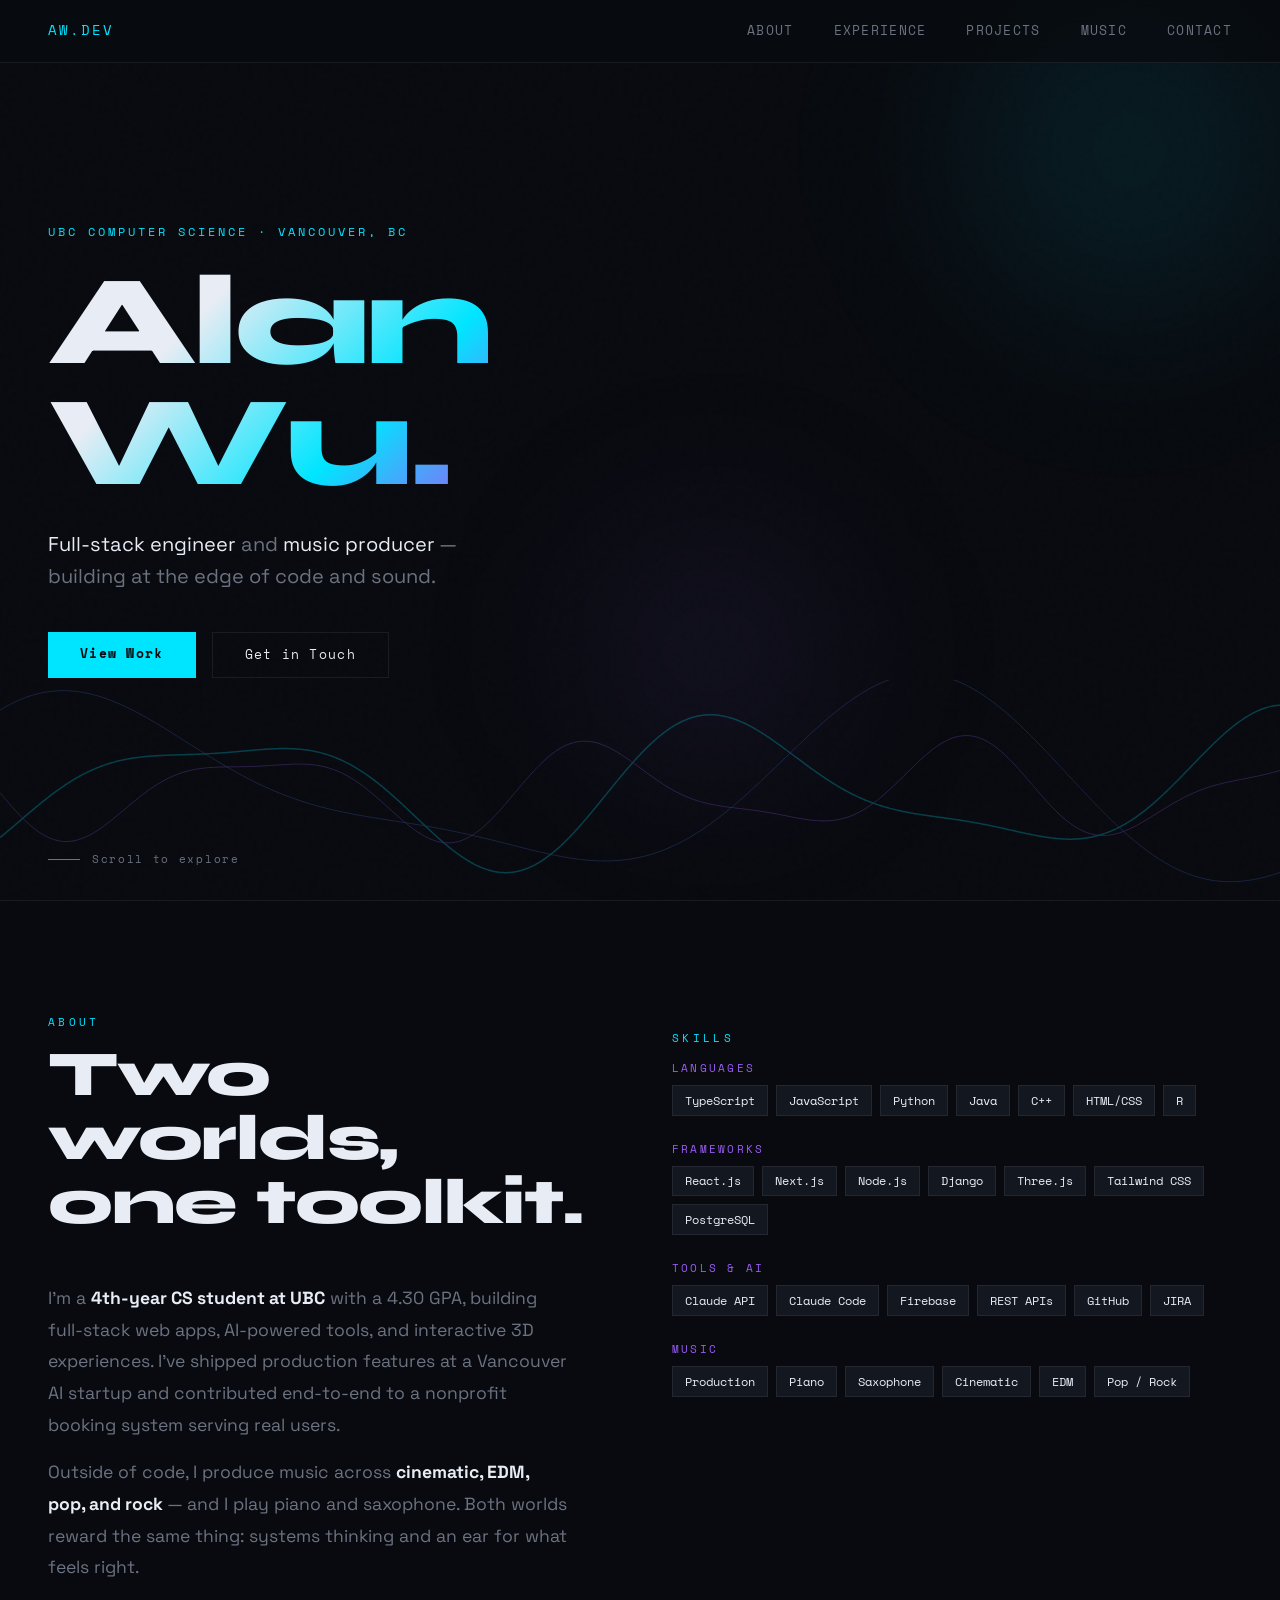
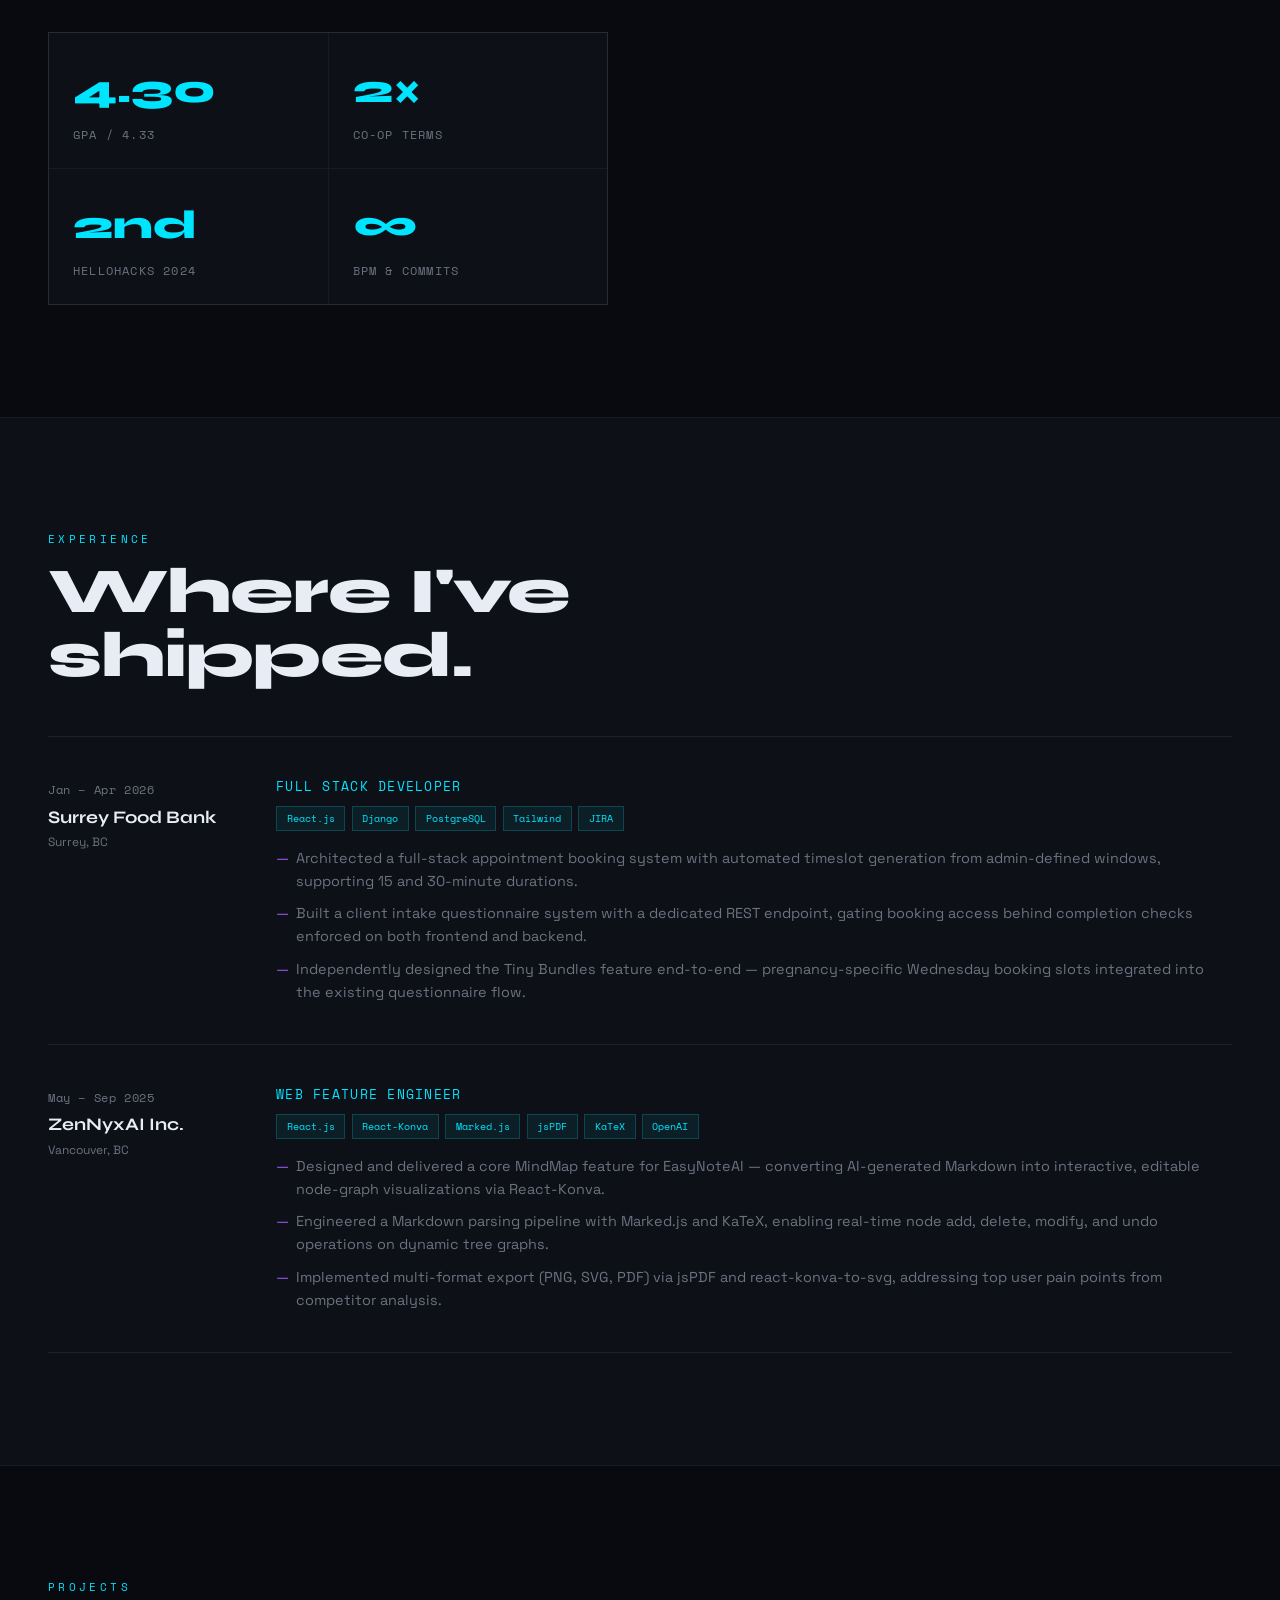
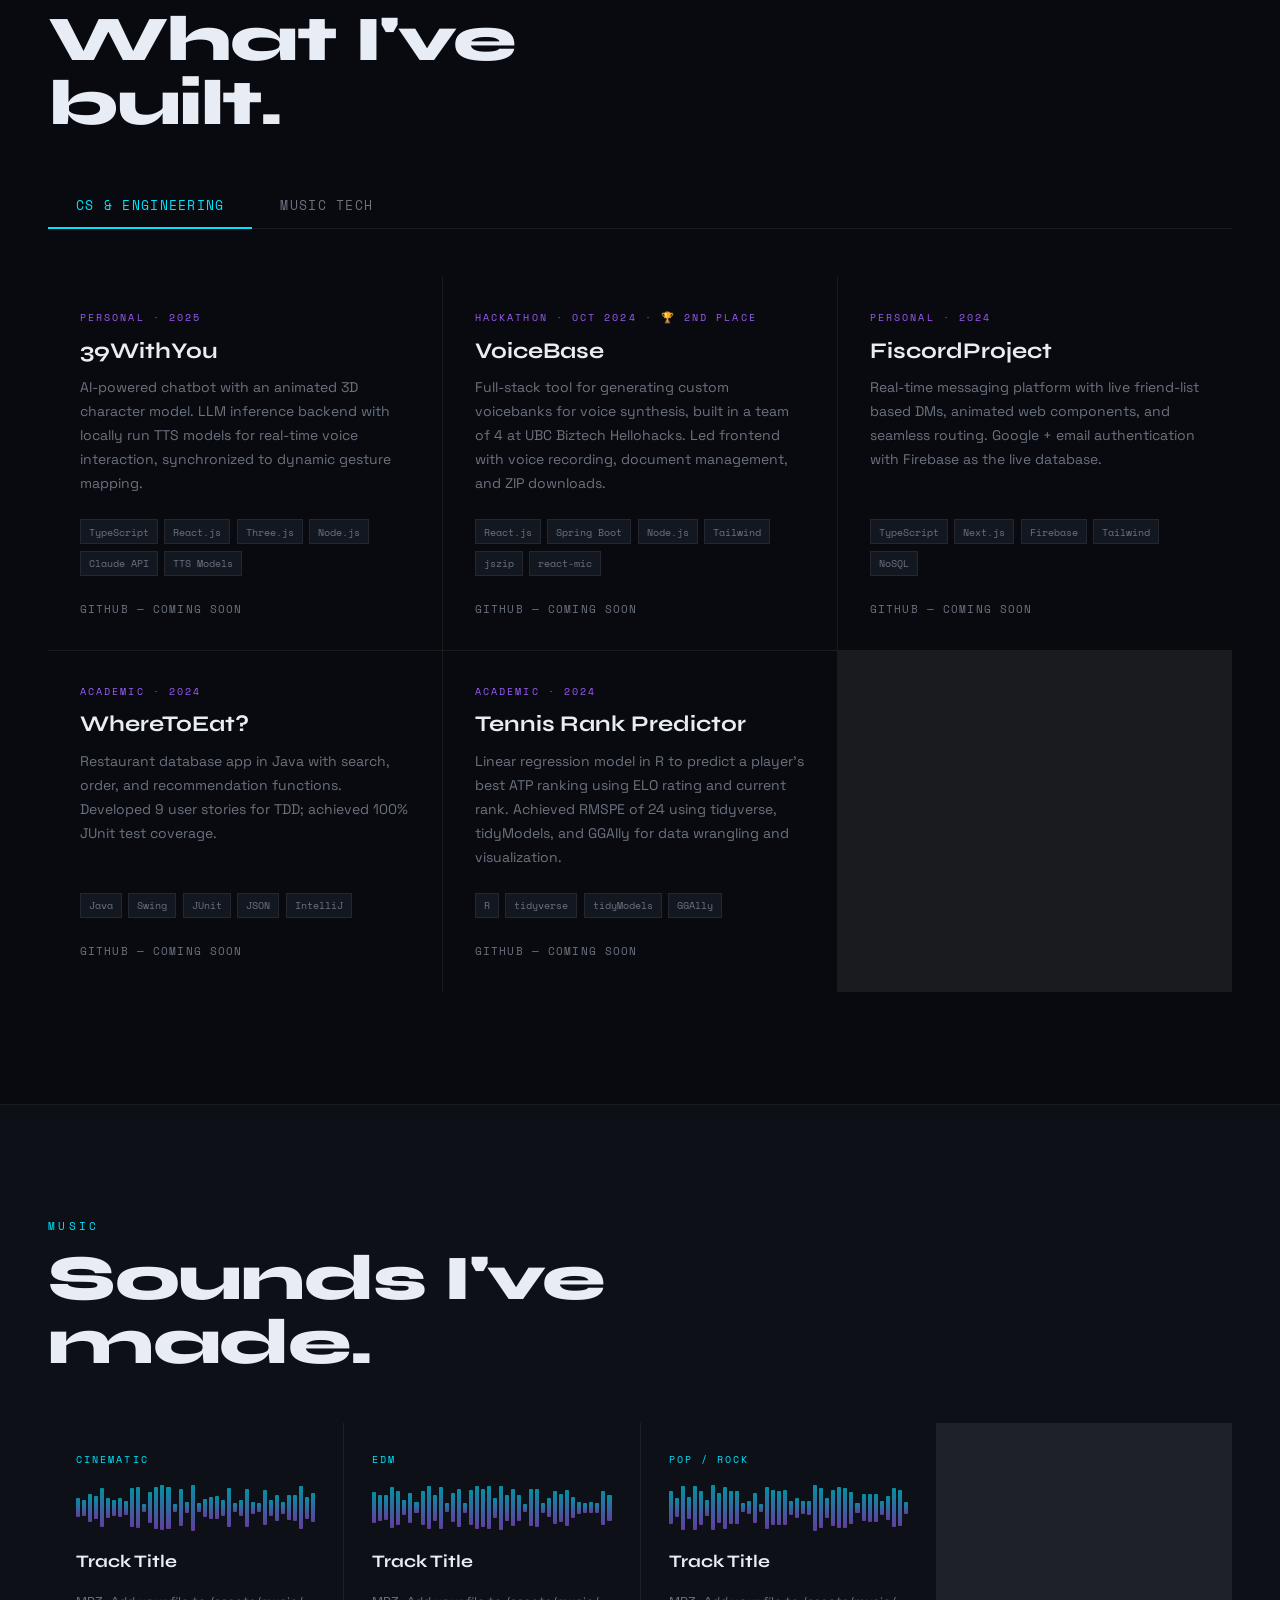
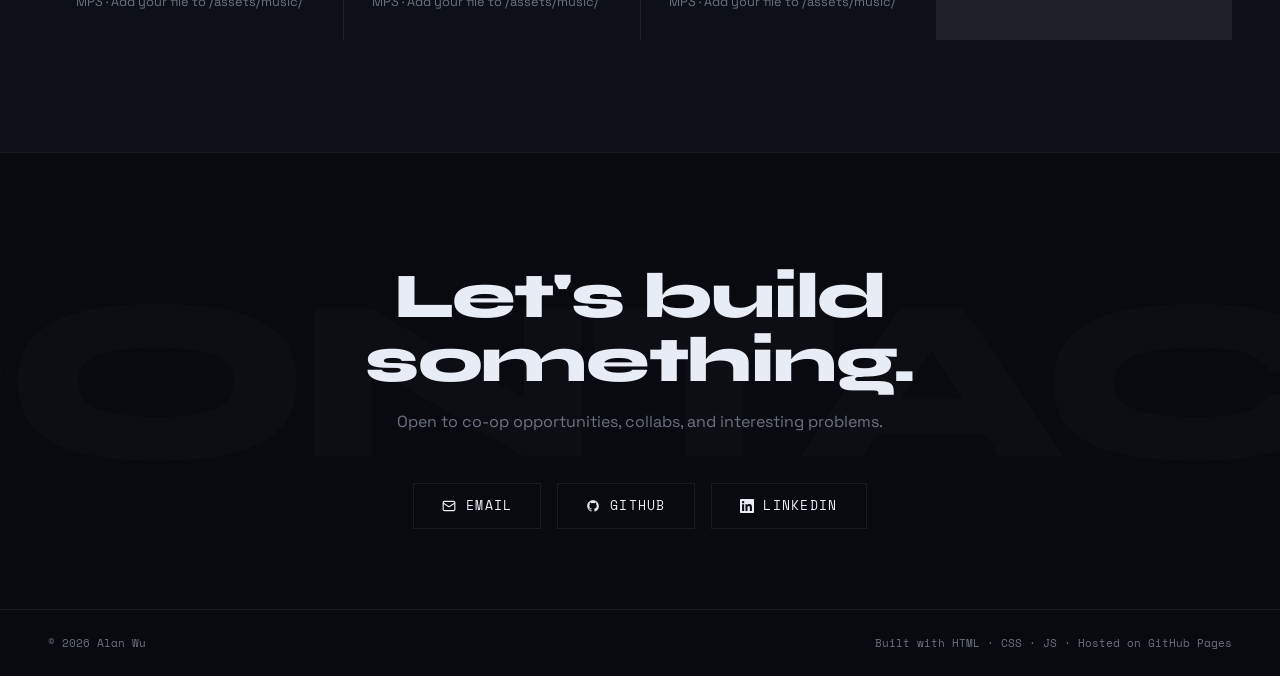
==== index.html @ 0ad91a79 "Remove Royal Canadian Air Cadets experience entry Co-Authored-By: Claude Sonnet 4.6 <noreply@anthrop" ====
<!DOCTYPE html>
<html lang="en">
<head>
  <meta charset="UTF-8" />
  <meta name="viewport" content="width=device-width, initial-scale=1.0" />
  <title>Alan Wu</title>
  <link rel="preconnect" href="https://fonts.googleapis.com" />
  <link href="https://fonts.googleapis.com/css2?family=Space+Grotesk:wght@300;400;500;600;700&family=Space+Mono:wght@400;700&family=Syne:wght@700;800&display=swap" rel="stylesheet" />
  <style>
    /* ── TOKENS ─────────────────────────────────────────── */
    :root {
      --bg:        #080a0f;
      --bg2:       #0d1017;
      --surface:   #131720;
      --border:    rgba(255,255,255,0.07);
      --cyan:      #00e5ff;
      --violet:    #9b5cf6;
      --mid:       #5b8cff;
      --text:      #e8ecf4;
      --muted:     #6b7280;
      --font-display: 'Syne', sans-serif;
      --font-body:    'Space Grotesk', sans-serif;
      --font-mono:    'Space Mono', monospace;
    }

    /* ── RESET ──────────────────────────────────────────── */
    *, *::before, *::after { box-sizing: border-box; margin: 0; padding: 0; }
    html { scroll-behavior: smooth; }
    body {
      background: var(--bg);
      color: var(--text);
      font-family: var(--font-body);
      font-size: 16px;
      line-height: 1.6;
      overflow-x: hidden;
    }
    a { color: inherit; text-decoration: none; }
    img { display: block; max-width: 100%; }

    /* ── NOISE TEXTURE OVERLAY ──────────────────────────── */
    body::before {
      content: '';
      position: fixed; inset: 0;
      background-image: url("data:image/svg+xml,%3Csvg viewBox='0 0 200 200' xmlns='http://www.w3.org/2000/svg'%3E%3Cfilter id='n'%3E%3CfeTurbulence type='fractalNoise' baseFrequency='0.9' numOctaves='4' stitchTiles='stitch'/%3E%3C/filter%3E%3Crect width='100%25' height='100%25' filter='url(%23n)' opacity='0.04'/%3E%3C/svg%3E");
      pointer-events: none; z-index: 0; opacity: 0.4;
    }

    /* ── NAV ────────────────────────────────────────────── */
    nav {
      position: fixed; top: 0; left: 0; right: 0; z-index: 100;
      display: flex; align-items: center; justify-content: space-between;
      padding: 1.25rem 3rem;
      background: rgba(8,10,15,0.7);
      backdrop-filter: blur(12px);
      border-bottom: 1px solid var(--border);
    }
    .nav-logo {
      font-family: var(--font-mono);
      font-size: 0.85rem;
      color: var(--cyan);
      letter-spacing: 0.15em;
    }
    .nav-links { display: flex; gap: 2.5rem; }
    .nav-links a {
      font-size: 0.8rem;
      font-family: var(--font-mono);
      letter-spacing: 0.1em;
      color: var(--muted);
      text-transform: uppercase;
      transition: color 0.2s;
    }
    .nav-links a:hover { color: var(--text); }

    /* ── HERO ───────────────────────────────────────────── */
    #hero {
      position: relative;
      min-height: 100vh;
      display: flex; flex-direction: column;
      justify-content: center; align-items: flex-start;
      padding: 0 3rem;
      overflow: hidden;
    }
    .hero-eyebrow {
      font-family: var(--font-mono);
      font-size: 0.75rem;
      letter-spacing: 0.25em;
      color: var(--cyan);
      text-transform: uppercase;
      margin-bottom: 1.25rem;
      opacity: 0;
      animation: fadeUp 0.8s 0.3s forwards;
    }
    .hero-name {
      font-family: var(--font-display);
      font-size: clamp(4rem, 10vw, 9rem);
      font-weight: 800;
      line-height: 0.95;
      letter-spacing: -0.03em;
      background: linear-gradient(135deg, var(--text) 30%, var(--cyan) 70%, var(--violet) 100%);
      -webkit-background-clip: text;
      -webkit-text-fill-color: transparent;
      background-clip: text;
      opacity: 0;
      animation: fadeUp 0.8s 0.5s forwards;
    }
    .hero-tagline {
      margin-top: 1.5rem;
      font-size: clamp(1rem, 2vw, 1.25rem);
      color: var(--muted);
      max-width: 480px;
      opacity: 0;
      animation: fadeUp 0.8s 0.7s forwards;
    }
    .hero-tagline span { color: var(--text); }
    .hero-cta {
      margin-top: 2.5rem;
      display: flex; gap: 1rem;
      opacity: 0;
      animation: fadeUp 0.8s 0.9s forwards;
    }
    .btn-primary {
      padding: 0.75rem 2rem;
      background: var(--cyan);
      color: var(--bg);
      font-family: var(--font-mono);
      font-size: 0.8rem;
      letter-spacing: 0.1em;
      font-weight: 700;
      border: none; cursor: pointer;
      transition: opacity 0.2s;
    }
    .btn-primary:hover { opacity: 0.85; }
    .btn-ghost {
      padding: 0.75rem 2rem;
      background: transparent;
      color: var(--text);
      font-family: var(--font-mono);
      font-size: 0.8rem;
      letter-spacing: 0.1em;
      border: 1px solid var(--border);
      cursor: pointer;
      transition: border-color 0.2s;
    }
    .btn-ghost:hover { border-color: var(--muted); }

    /* Waveform canvas */
    #waveCanvas {
      position: absolute;
      bottom: 0; left: 0; right: 0;
      width: 100%; height: 220px;
      opacity: 0.35;
      pointer-events: none;
    }

    /* Ambient glow orbs */
    .glow-orb {
      position: absolute;
      border-radius: 50%;
      filter: blur(80px);
      pointer-events: none;
    }
    .glow-orb-1 {
      width: 500px; height: 500px;
      background: radial-gradient(circle, rgba(0,229,255,0.12), transparent 70%);
      top: -100px; right: -100px;
    }
    .glow-orb-2 {
      width: 400px; height: 400px;
      background: radial-gradient(circle, rgba(155,92,246,0.1), transparent 70%);
      bottom: 50px; left: 40%;
    }

    /* Scroll indicator */
    .scroll-hint {
      position: absolute; bottom: 2rem; left: 3rem;
      font-family: var(--font-mono); font-size: 0.7rem;
      color: var(--muted); letter-spacing: 0.15em;
      display: flex; align-items: center; gap: 0.75rem;
      opacity: 0; animation: fadeUp 1s 1.4s forwards;
    }
    .scroll-hint::before {
      content: '';
      display: block; width: 32px; height: 1px;
      background: var(--muted);
    }

    /* ── SECTION COMMON ─────────────────────────────────── */
    section { position: relative; z-index: 1; padding: 7rem 3rem; }
    .section-label {
      font-family: var(--font-mono);
      font-size: 0.7rem;
      letter-spacing: 0.3em;
      color: var(--cyan);
      text-transform: uppercase;
      margin-bottom: 0.75rem;
    }
    .section-title {
      font-family: var(--font-display);
      font-size: clamp(2.5rem, 5vw, 4rem);
      font-weight: 800;
      line-height: 1;
      letter-spacing: -0.02em;
      margin-bottom: 3rem;
    }
    .divider {
      width: 100%; height: 1px;
      background: var(--border);
      margin: 0;
    }

    /* ── ABOUT ──────────────────────────────────────────── */
    #about { display: grid; grid-template-columns: 1fr 1fr; gap: 4rem; align-items: start; }
    .about-left {}
    .about-text {
      font-size: 1.1rem;
      color: var(--muted);
      line-height: 1.8;
      max-width: 520px;
    }
    .about-text strong { color: var(--text); }
    .about-stats {
      display: grid; grid-template-columns: 1fr 1fr;
      gap: 1px;
      background: var(--border);
      border: 1px solid var(--border);
      margin-top: 3rem;
    }
    .stat-cell {
      background: var(--bg2);
      padding: 1.5rem;
    }
    .stat-num {
      font-family: var(--font-display);
      font-size: 2.5rem;
      font-weight: 800;
      color: var(--cyan);
    }
    .stat-label {
      font-size: 0.75rem;
      font-family: var(--font-mono);
      color: var(--muted);
      letter-spacing: 0.1em;
      text-transform: uppercase;
      margin-top: 0.25rem;
    }
    .about-right {}
    .skills-grid { display: flex; flex-direction: column; gap: 1.5rem; }
    .skill-group-label {
      font-family: var(--font-mono);
      font-size: 0.7rem;
      letter-spacing: 0.2em;
      color: var(--violet);
      text-transform: uppercase;
      margin-bottom: 0.5rem;
    }
    .skill-tags { display: flex; flex-wrap: wrap; gap: 0.5rem; }
    .skill-tag {
      font-family: var(--font-mono);
      font-size: 0.75rem;
      padding: 0.3rem 0.75rem;
      background: var(--surface);
      border: 1px solid var(--border);
      color: var(--text);
      transition: border-color 0.2s, color 0.2s;
    }
    .skill-tag:hover { border-color: var(--cyan); color: var(--cyan); }

    /* ── EXPERIENCE ─────────────────────────────────────── */
    #experience { background: var(--bg2); }
    .exp-list { display: flex; flex-direction: column; }
    .exp-item {
      display: grid;
      grid-template-columns: 180px 1fr;
      gap: 3rem;
      padding: 2.5rem 0;
      border-bottom: 1px solid var(--border);
      transition: background 0.2s;
    }
    .exp-item:first-child { border-top: 1px solid var(--border); }
    .exp-meta { padding-top: 0.2rem; }
    .exp-date {
      font-family: var(--font-mono);
      font-size: 0.75rem;
      color: var(--muted);
      letter-spacing: 0.05em;
    }
    .exp-company {
      font-family: var(--font-display);
      font-size: 1.1rem;
      font-weight: 700;
      margin-top: 0.25rem;
    }
    .exp-location {
      font-size: 0.75rem;
      color: var(--muted);
      margin-top: 0.1rem;
    }
    .exp-content {}
    .exp-role {
      font-size: 0.8rem;
      font-family: var(--font-mono);
      color: var(--cyan);
      letter-spacing: 0.1em;
      text-transform: uppercase;
      margin-bottom: 0.5rem;
    }
    .exp-tech {
      display: flex; flex-wrap: wrap; gap: 0.4rem;
      margin-bottom: 1rem;
    }
    .tech-tag {
      font-family: var(--font-mono);
      font-size: 0.65rem;
      padding: 0.2rem 0.6rem;
      background: rgba(0,229,255,0.07);
      border: 1px solid rgba(0,229,255,0.2);
      color: var(--cyan);
    }
    .exp-bullets { list-style: none; display: flex; flex-direction: column; gap: 0.6rem; }
    .exp-bullets li {
      font-size: 0.9rem;
      color: var(--muted);
      padding-left: 1.25rem;
      position: relative;
      line-height: 1.6;
    }
    .exp-bullets li::before {
      content: '—';
      position: absolute; left: 0;
      color: var(--violet);
    }

    /* ── PROJECTS ───────────────────────────────────────── */
    #projects {}
    .projects-tabs {
      display: flex; gap: 0;
      margin-bottom: 3rem;
      border-bottom: 1px solid var(--border);
    }
    .tab-btn {
      font-family: var(--font-mono);
      font-size: 0.8rem;
      letter-spacing: 0.1em;
      text-transform: uppercase;
      padding: 0.75rem 1.75rem;
      background: none; border: none;
      color: var(--muted);
      cursor: pointer;
      border-bottom: 2px solid transparent;
      margin-bottom: -1px;
      transition: color 0.2s, border-color 0.2s;
    }
    .tab-btn.active { color: var(--cyan); border-bottom-color: var(--cyan); }
    .tab-btn:hover:not(.active) { color: var(--text); }

    .projects-grid {
      display: grid;
      grid-template-columns: repeat(auto-fill, minmax(340px, 1fr));
      gap: 1px;
      background: var(--border);
    }
    .project-card {
      background: var(--bg);
      padding: 2rem;
      display: flex; flex-direction: column;
      transition: background 0.2s;
      position: relative;
      overflow: hidden;
    }
    .project-card::before {
      content: '';
      position: absolute; top: 0; left: 0; right: 0;
      height: 2px;
      background: linear-gradient(90deg, var(--cyan), var(--violet));
      opacity: 0;
      transition: opacity 0.3s;
    }
    .project-card:hover { background: var(--surface); }
    .project-card:hover::before { opacity: 1; }
    .project-type {
      font-family: var(--font-mono);
      font-size: 0.65rem;
      letter-spacing: 0.2em;
      text-transform: uppercase;
      color: var(--violet);
      margin-bottom: 0.75rem;
    }
    .project-name {
      font-family: var(--font-display);
      font-size: 1.4rem;
      font-weight: 700;
      margin-bottom: 0.75rem;
      line-height: 1.2;
    }
    .project-desc {
      font-size: 0.875rem;
      color: var(--muted);
      line-height: 1.7;
      flex: 1;
      margin-bottom: 1.5rem;
    }
    .project-stack { display: flex; flex-wrap: wrap; gap: 0.4rem; margin-bottom: 1.5rem; }
    .project-stack span {
      font-family: var(--font-mono);
      font-size: 0.65rem;
      padding: 0.2rem 0.5rem;
      background: var(--surface);
      color: var(--muted);
      border: 1px solid var(--border);
    }
    .project-links { display: flex; gap: 1rem; }
    .project-link {
      font-family: var(--font-mono);
      font-size: 0.7rem;
      letter-spacing: 0.1em;
      text-transform: uppercase;
      color: var(--cyan);
      display: flex; align-items: center; gap: 0.4rem;
      transition: opacity 0.2s;
    }
    .project-link:hover { opacity: 0.7; }
    .project-link-placeholder { color: var(--muted); cursor: default; }

    /* Tab panel visibility */
    .tab-panel { display: none; }
    .tab-panel.active { display: block; }

    /* ── MUSIC ──────────────────────────────────────────── */
    #music { background: var(--bg2); }
    .music-grid {
      display: grid;
      grid-template-columns: repeat(auto-fill, minmax(280px, 1fr));
      gap: 1px;
      background: var(--border);
    }
    .music-card {
      background: var(--bg2);
      padding: 1.75rem;
      display: flex; flex-direction: column; gap: 1rem;
      transition: background 0.2s;
      cursor: pointer;
    }
    .music-card:hover { background: var(--surface); }
    .music-waveform {
      height: 48px;
      display: flex; align-items: center; gap: 2px;
    }
    .wf-bar {
      flex: 1;
      background: linear-gradient(180deg, var(--cyan), var(--violet));
      border-radius: 1px;
      opacity: 0.6;
      transition: opacity 0.2s;
    }
    .music-card:hover .wf-bar { opacity: 1; }
    .music-title {
      font-family: var(--font-display);
      font-size: 1.1rem;
      font-weight: 700;
    }
    .music-genre {
      font-family: var(--font-mono);
      font-size: 0.65rem;
      letter-spacing: 0.2em;
      color: var(--cyan);
      text-transform: uppercase;
    }
    .music-meta {
      font-size: 0.8rem;
      color: var(--muted);
    }
    .music-placeholder {
      grid-column: 1 / -1;
      padding: 3rem;
      text-align: center;
      font-family: var(--font-mono);
      font-size: 0.8rem;
      color: var(--muted);
      border: 1px dashed var(--border);
      background: var(--bg2);
    }

    /* ── CONTACT ────────────────────────────────────────── */
    #contact {
      text-align: center;
      padding: 7rem 3rem 5rem;
      position: relative;
      overflow: hidden;
    }
    #contact::before {
      content: 'CONTACT';
      position: absolute;
      font-family: var(--font-display);
      font-size: clamp(6rem, 18vw, 18rem);
      font-weight: 800;
      color: rgba(255,255,255,0.02);
      top: 50%; left: 50%;
      transform: translate(-50%, -50%);
      pointer-events: none;
      white-space: nowrap;
      letter-spacing: -0.05em;
    }
    .contact-heading {
      font-family: var(--font-display);
      font-size: clamp(2.5rem, 5vw, 5rem);
      font-weight: 800;
      line-height: 1;
      letter-spacing: -0.02em;
      margin-bottom: 1rem;
    }
    .contact-sub {
      font-size: 1rem;
      color: var(--muted);
      margin-bottom: 3rem;
    }
    .contact-links {
      display: flex; justify-content: center;
      flex-wrap: wrap; gap: 1rem;
    }
    .contact-link {
      display: flex; align-items: center; gap: 0.6rem;
      padding: 0.75rem 1.75rem;
      border: 1px solid var(--border);
      font-family: var(--font-mono);
      font-size: 0.8rem;
      letter-spacing: 0.1em;
      color: var(--text);
      text-transform: uppercase;
      transition: border-color 0.2s, color 0.2s;
    }
    .contact-link:hover { border-color: var(--cyan); color: var(--cyan); }

    /* ── FOOTER ─────────────────────────────────────────── */
    footer {
      border-top: 1px solid var(--border);
      padding: 1.5rem 3rem;
      display: flex; align-items: center; justify-content: space-between;
      font-family: var(--font-mono);
      font-size: 0.7rem;
      color: var(--muted);
    }

    /* ── ANIMATIONS ─────────────────────────────────────── */
    @keyframes fadeUp {
      from { opacity: 0; transform: translateY(20px); }
      to   { opacity: 1; transform: translateY(0); }
    }
    .reveal {
      opacity: 0; transform: translateY(24px);
      transition: opacity 0.7s ease, transform 0.7s ease;
    }
    .reveal.visible { opacity: 1; transform: none; }

    /* ── RESPONSIVE ─────────────────────────────────────── */
    @media (max-width: 768px) {
      nav { padding: 1rem 1.25rem; }
      .nav-links { gap: 1.25rem; }
      section { padding: 5rem 1.25rem; }
      #hero { padding: 0 1.25rem; }
      #about { grid-template-columns: 1fr; gap: 2.5rem; }
      .exp-item { grid-template-columns: 1fr; gap: 0.5rem; }
      footer { flex-direction: column; gap: 0.5rem; text-align: center; }
    }
    @media (prefers-reduced-motion: reduce) {
      *, *::before, *::after { animation: none !important; transition: none !important; }
      .reveal { opacity: 1; transform: none; }
    }
  </style>
</head>
<body>

  <!-- NAV -->
  <nav>
    <span class="nav-logo">AW.DEV</span>
    <div class="nav-links">
      <a href="#about">About</a>
      <a href="#experience">Experience</a>
      <a href="#projects">Projects</a>
      <a href="#music">Music</a>
      <a href="#contact">Contact</a>
    </div>
  </nav>

  <!-- HERO -->
  <section id="hero">
    <div class="glow-orb glow-orb-1"></div>
    <div class="glow-orb glow-orb-2"></div>

    <p class="hero-eyebrow">UBC Computer Science · Vancouver, BC</p>
    <h1 class="hero-name">Alan<br/>Wu.</h1>
    <p class="hero-tagline">
      <span>Full-stack engineer</span> and <span>music producer</span> —
      building at the edge of code and sound.
    </p>
    <div class="hero-cta">
      <a href="#projects" class="btn-primary">View Work</a>
      <a href="#contact" class="btn-ghost">Get in Touch</a>
    </div>

    <canvas id="waveCanvas"></canvas>
    <span class="scroll-hint">Scroll to explore</span>
  </section>

  <div class="divider"></div>

  <!-- ABOUT -->
  <section id="about">
    <div class="about-left">
      <p class="section-label reveal">About</p>
      <h2 class="section-title reveal">Two worlds,<br/>one toolkit.</h2>
      <p class="about-text reveal">
        I'm a <strong>4th-year CS student at UBC</strong> with a 4.30 GPA, building full-stack 
        web apps, AI-powered tools, and interactive 3D experiences. I've shipped production 
        features at a Vancouver AI startup and contributed end-to-end to a nonprofit booking 
        system serving real users.
      </p>
      <p class="about-text reveal" style="margin-top:1rem;">
        Outside of code, I produce music across <strong>cinematic, EDM, pop, and rock</strong> — 
        and I play piano and saxophone. Both worlds reward the same thing: systems thinking 
        and an ear for what feels right.
      </p>

      <div class="about-stats reveal">
        <div class="stat-cell">
          <div class="stat-num">4.30</div>
          <div class="stat-label">GPA / 4.33</div>
        </div>
        <div class="stat-cell">
          <div class="stat-num">2×</div>
          <div class="stat-label">Co-op Terms</div>
        </div>
        <div class="stat-cell">
          <div class="stat-num">2nd</div>
          <div class="stat-label">Hellohacks 2024</div>
        </div>
        <div class="stat-cell">
          <div class="stat-num">∞</div>
          <div class="stat-label">BPM & commits</div>
        </div>
      </div>
    </div>

    <div class="about-right">
      <p class="section-label reveal" style="margin-top:1rem;">Skills</p>
      <div class="skills-grid reveal">
        <div>
          <div class="skill-group-label">Languages</div>
          <div class="skill-tags">
            <span class="skill-tag">TypeScript</span>
            <span class="skill-tag">JavaScript</span>
            <span class="skill-tag">Python</span>
            <span class="skill-tag">Java</span>
            <span class="skill-tag">C++</span>
            <span class="skill-tag">HTML/CSS</span>
            <span class="skill-tag">R</span>
          </div>
        </div>
        <div>
          <div class="skill-group-label">Frameworks</div>
          <div class="skill-tags">
            <span class="skill-tag">React.js</span>
            <span class="skill-tag">Next.js</span>
            <span class="skill-tag">Node.js</span>
            <span class="skill-tag">Django</span>
            <span class="skill-tag">Three.js</span>
            <span class="skill-tag">Tailwind CSS</span>
            <span class="skill-tag">PostgreSQL</span>
          </div>
        </div>
        <div>
          <div class="skill-group-label">Tools & AI</div>
          <div class="skill-tags">
            <span class="skill-tag">Claude API</span>
            <span class="skill-tag">Claude Code</span>
            <span class="skill-tag">Firebase</span>
            <span class="skill-tag">REST APIs</span>
            <span class="skill-tag">GitHub</span>
            <span class="skill-tag">JIRA</span>
          </div>
        </div>
        <div>
          <div class="skill-group-label">Music</div>
          <div class="skill-tags">
            <span class="skill-tag">Production</span>
            <span class="skill-tag">Piano</span>
            <span class="skill-tag">Saxophone</span>
            <span class="skill-tag">Cinematic</span>
            <span class="skill-tag">EDM</span>
            <span class="skill-tag">Pop / Rock</span>
          </div>
        </div>
      </div>
    </div>
  </section>

  <div class="divider"></div>

  <!-- EXPERIENCE -->
  <section id="experience">
    <p class="section-label reveal">Experience</p>
    <h2 class="section-title reveal">Where I've<br/>shipped.</h2>

    <div class="exp-list">

      <div class="exp-item reveal">
        <div class="exp-meta">
          <div class="exp-date">Jan – Apr 2026</div>
          <div class="exp-company">Surrey Food Bank</div>
          <div class="exp-location">Surrey, BC</div>
        </div>
        <div class="exp-content">
          <div class="exp-role">Full Stack Developer</div>
          <div class="exp-tech">
            <span class="tech-tag">React.js</span>
            <span class="tech-tag">Django</span>
            <span class="tech-tag">PostgreSQL</span>
            <span class="tech-tag">Tailwind</span>
            <span class="tech-tag">JIRA</span>
          </div>
          <ul class="exp-bullets">
            <li>Architected a full-stack appointment booking system with automated timeslot generation from admin-defined windows, supporting 15 and 30-minute durations.</li>
            <li>Built a client intake questionnaire system with a dedicated REST endpoint, gating booking access behind completion checks enforced on both frontend and backend.</li>
            <li>Independently designed the Tiny Bundles feature end-to-end — pregnancy-specific Wednesday booking slots integrated into the existing questionnaire flow.</li>
          </ul>
        </div>
      </div>

      <div class="exp-item reveal">
        <div class="exp-meta">
          <div class="exp-date">May – Sep 2025</div>
          <div class="exp-company">ZenNyxAI Inc.</div>
          <div class="exp-location">Vancouver, BC</div>
        </div>
        <div class="exp-content">
          <div class="exp-role">Web Feature Engineer</div>
          <div class="exp-tech">
            <span class="tech-tag">React.js</span>
            <span class="tech-tag">React-Konva</span>
            <span class="tech-tag">Marked.js</span>
            <span class="tech-tag">jsPDF</span>
            <span class="tech-tag">KaTeX</span>
            <span class="tech-tag">OpenAI</span>
          </div>
          <ul class="exp-bullets">
            <li>Designed and delivered a core MindMap feature for EasyNoteAI — converting AI-generated Markdown into interactive, editable node-graph visualizations via React-Konva.</li>
            <li>Engineered a Markdown parsing pipeline with Marked.js and KaTeX, enabling real-time node add, delete, modify, and undo operations on dynamic tree graphs.</li>
            <li>Implemented multi-format export (PNG, SVG, PDF) via jsPDF and react-konva-to-svg, addressing top user pain points from competitor analysis.</li>
          </ul>
        </div>
      </div>


    </div>
  </section>

  <div class="divider"></div>

  <!-- PROJECTS -->
  <section id="projects">
    <p class="section-label reveal">Projects</p>
    <h2 class="section-title reveal">What I've<br/>built.</h2>

    <div class="projects-tabs">
      <button class="tab-btn active" data-tab="cs">CS &amp; Engineering</button>
      <button class="tab-btn" data-tab="music-tech">Music Tech</button>
    </div>

    <div class="tab-panel active" id="tab-cs">
      <div class="projects-grid">

        <div class="project-card reveal">
          <div class="project-type">Personal · 2025</div>
          <div class="project-name">39WithYou</div>
          <p class="project-desc">AI-powered chatbot with an animated 3D character model. LLM inference backend with locally run TTS models for real-time voice interaction, synchronized to dynamic gesture mapping.</p>
          <div class="project-stack">
            <span>TypeScript</span><span>React.js</span><span>Three.js</span>
            <span>Node.js</span><span>Claude API</span><span>TTS Models</span>
          </div>
          <div class="project-links">
            <a href="#" class="project-link project-link-placeholder">GitHub — coming soon</a>
          </div>
        </div>

        <div class="project-card reveal">
          <div class="project-type">Hackathon · Oct 2024 · 🏆 2nd Place</div>
          <div class="project-name">VoiceBase</div>
          <p class="project-desc">Full-stack tool for generating custom voicebanks for voice synthesis, built in a team of 4 at UBC Biztech Hellohacks. Led frontend with voice recording, document management, and ZIP downloads.</p>
          <div class="project-stack">
            <span>React.js</span><span>Spring Boot</span><span>Node.js</span>
            <span>Tailwind</span><span>jszip</span><span>react-mic</span>
          </div>
          <div class="project-links">
            <a href="#" class="project-link project-link-placeholder">GitHub — coming soon</a>
          </div>
        </div>

        <div class="project-card reveal">
          <div class="project-type">Personal · 2024</div>
          <div class="project-name">FiscordProject</div>
          <p class="project-desc">Real-time messaging platform with live friend-list based DMs, animated web components, and seamless routing. Google + email authentication with Firebase as the live database.</p>
          <div class="project-stack">
            <span>TypeScript</span><span>Next.js</span><span>Firebase</span>
            <span>Tailwind</span><span>NoSQL</span>
          </div>
          <div class="project-links">
            <a href="#" class="project-link project-link-placeholder">GitHub — coming soon</a>
          </div>
        </div>

        <div class="project-card reveal">
          <div class="project-type">Academic · 2024</div>
          <div class="project-name">WhereToEat?</div>
          <p class="project-desc">Restaurant database app in Java with search, order, and recommendation functions. Developed 9 user stories for TDD; achieved 100% JUnit test coverage.</p>
          <div class="project-stack">
            <span>Java</span><span>Swing</span><span>JUnit</span>
            <span>JSON</span><span>IntelliJ</span>
          </div>
          <div class="project-links">
            <a href="#" class="project-link project-link-placeholder">GitHub — coming soon</a>
          </div>
        </div>

        <div class="project-card reveal">
          <div class="project-type">Academic · 2024</div>
          <div class="project-name">Tennis Rank Predictor</div>
          <p class="project-desc">Linear regression model in R to predict a player's best ATP ranking using ELO rating and current rank. Achieved RMSPE of 24 using tidyverse, tidyModels, and GGAlly for data wrangling and visualization.</p>
          <div class="project-stack">
            <span>R</span><span>tidyverse</span><span>tidyModels</span><span>GGAlly</span>
          </div>
          <div class="project-links">
            <a href="#" class="project-link project-link-placeholder">GitHub — coming soon</a>
          </div>
        </div>

      </div>
    </div>

    <div class="tab-panel" id="tab-music-tech">
      <div class="projects-grid">
        <div class="music-placeholder">
          🎛️ Music tech projects coming soon — drop your files and Claude Code will scaffold the cards automatically.
        </div>
      </div>
    </div>
  </section>

  <div class="divider"></div>

  <!-- MUSIC -->
  <section id="music">
    <p class="section-label reveal">Music</p>
    <h2 class="section-title reveal">Sounds I've<br/>made.</h2>

    <div class="music-grid" id="musicGrid">
      <!-- Placeholder cards — replace with real tracks -->
      <div class="music-card reveal" id="placeholder-1">
        <div class="music-genre">Cinematic</div>
        <div class="music-waveform" id="wf1"></div>
        <div class="music-title">Track Title</div>
        <div class="music-meta">MP3 · Add your file to /assets/music/</div>
      </div>
      <div class="music-card reveal" id="placeholder-2">
        <div class="music-genre">EDM</div>
        <div class="music-waveform" id="wf2"></div>
        <div class="music-title">Track Title</div>
        <div class="music-meta">MP3 · Add your file to /assets/music/</div>
      </div>
      <div class="music-card reveal" id="placeholder-3">
        <div class="music-genre">Pop / Rock</div>
        <div class="music-waveform" id="wf3"></div>
        <div class="music-title">Track Title</div>
        <div class="music-meta">MP3 · Add your file to /assets/music/</div>
      </div>
    </div>
  </section>

  <div class="divider"></div>

  <!-- CONTACT -->
  <section id="contact">
    <h2 class="contact-heading reveal">Let's build<br/>something.</h2>
    <p class="contact-sub reveal">Open to co-op opportunities, collabs, and interesting problems.</p>
    <div class="contact-links reveal">
      <a href="mailto:alanwu.coop@gmail.com" class="contact-link">
        <svg width="14" height="14" viewBox="0 0 24 24" fill="none" stroke="currentColor" stroke-width="2"><rect x="2" y="4" width="20" height="16" rx="2"/><path d="m22 7-8.97 5.7a1.94 1.94 0 0 1-2.06 0L2 7"/></svg>
        Email
      </a>
      <a href="https://github.com" target="_blank" class="contact-link">
        <svg width="14" height="14" viewBox="0 0 24 24" fill="currentColor"><path d="M12 2C6.477 2 2 6.484 2 12.017c0 4.425 2.865 8.18 6.839 9.504.5.092.682-.217.682-.483 0-.237-.008-.868-.013-1.703-2.782.605-3.369-1.343-3.369-1.343-.454-1.158-1.11-1.466-1.11-1.466-.908-.62.069-.608.069-.608 1.003.07 1.531 1.032 1.531 1.032.892 1.53 2.341 1.088 2.91.832.092-.647.35-1.088.636-1.338-2.22-.253-4.555-1.113-4.555-4.951 0-1.093.39-1.988 1.029-2.688-.103-.253-.446-1.272.098-2.65 0 0 .84-.27 2.75 1.026A9.564 9.564 0 0 1 12 6.844a9.59 9.59 0 0 1 2.504.337c1.909-1.296 2.747-1.027 2.747-1.027.546 1.379.202 2.398.1 2.651.64.7 1.028 1.595 1.028 2.688 0 3.848-2.339 4.695-4.566 4.943.359.309.678.92.678 1.855 0 1.338-.012 2.419-.012 2.747 0 .268.18.58.688.482A10.02 10.02 0 0 0 22 12.017C22 6.484 17.522 2 12 2z"/></svg>
        GitHub
      </a>
      <a href="https://linkedin.com" target="_blank" class="contact-link">
        <svg width="14" height="14" viewBox="0 0 24 24" fill="currentColor"><path d="M20.447 20.452h-3.554v-5.569c0-1.328-.027-3.037-1.852-3.037-1.853 0-2.136 1.445-2.136 2.939v5.667H9.351V9h3.414v1.561h.046c.477-.9 1.637-1.85 3.37-1.85 3.601 0 4.267 2.37 4.267 5.455v6.286zM5.337 7.433a2.062 2.062 0 0 1-2.063-2.065 2.064 2.064 0 1 1 2.063 2.065zm1.782 13.019H3.555V9h3.564v11.452zM22.225 0H1.771C.792 0 0 .774 0 1.729v20.542C0 23.227.792 24 1.771 24h20.451C23.2 24 24 23.227 24 22.271V1.729C24 .774 23.2 0 22.222 0h.003z"/></svg>
        LinkedIn
      </a>
    </div>
  </section>

  <footer>
    <span>© 2026 Alan Wu</span>
    <span>Built with HTML · CSS · JS · Hosted on GitHub Pages</span>
  </footer>

  <!-- SCRIPTS -->
  <script>
    // ── Waveform canvas animation ─────────────────────────
    const canvas = document.getElementById('waveCanvas');
    const ctx = canvas.getContext('2d');
    let t = 0;

    function resizeCanvas() {
      canvas.width = canvas.offsetWidth;
      canvas.height = canvas.offsetHeight;
    }
    resizeCanvas();
    window.addEventListener('resize', resizeCanvas);

    function drawWave() {
      ctx.clearRect(0, 0, canvas.width, canvas.height);
      const w = canvas.width, h = canvas.height;
      const layers = [
        { freq: 0.012, amp: 0.28, speed: 0.015, color: '#00e5ff', lineW: 1.5 },
        { freq: 0.018, amp: 0.18, speed: 0.022, color: '#9b5cf6', lineW: 1 },
        { freq: 0.008, amp: 0.38, speed: 0.009, color: '#5b8cff', lineW: 0.8 },
      ];
      layers.forEach(layer => {
        ctx.beginPath();
        ctx.strokeStyle = layer.color;
        ctx.lineWidth = layer.lineW;
        ctx.globalAlpha = 0.7;
        for (let x = 0; x <= w; x++) {
          const y = h * 0.5 + Math.sin(x * layer.freq + t * layer.speed * 60) * h * layer.amp
                              + Math.sin(x * layer.freq * 1.7 + t * layer.speed * 40) * h * layer.amp * 0.4;
          x === 0 ? ctx.moveTo(x, y) : ctx.lineTo(x, y);
        }
        ctx.stroke();
      });
      ctx.globalAlpha = 1;
      t++;
      requestAnimationFrame(drawWave);
    }
    drawWave();

    // ── Scroll reveal ─────────────────────────────────────
    const reveals = document.querySelectorAll('.reveal');
    const observer = new IntersectionObserver((entries) => {
      entries.forEach(e => {
        if (e.isIntersecting) { e.target.classList.add('visible'); observer.unobserve(e.target); }
      });
    }, { threshold: 0.1 });
    reveals.forEach(el => observer.observe(el));

    // ── Tabs ──────────────────────────────────────────────
    document.querySelectorAll('.tab-btn').forEach(btn => {
      btn.addEventListener('click', () => {
        document.querySelectorAll('.tab-btn').forEach(b => b.classList.remove('active'));
        document.querySelectorAll('.tab-panel').forEach(p => p.classList.remove('active'));
        btn.classList.add('active');
        document.getElementById('tab-' + btn.dataset.tab).classList.add('active');
      });
    });

    // ── Music waveform bars (random decorative) ───────────
    ['wf1','wf2','wf3'].forEach(id => {
      const el = document.getElementById(id);
      if (!el) return;
      for (let i = 0; i < 40; i++) {
        const bar = document.createElement('div');
        bar.className = 'wf-bar';
        bar.style.height = (15 + Math.random() * 80) + '%';
        el.appendChild(bar);
      }
    });
  </script>
</body>
</html>
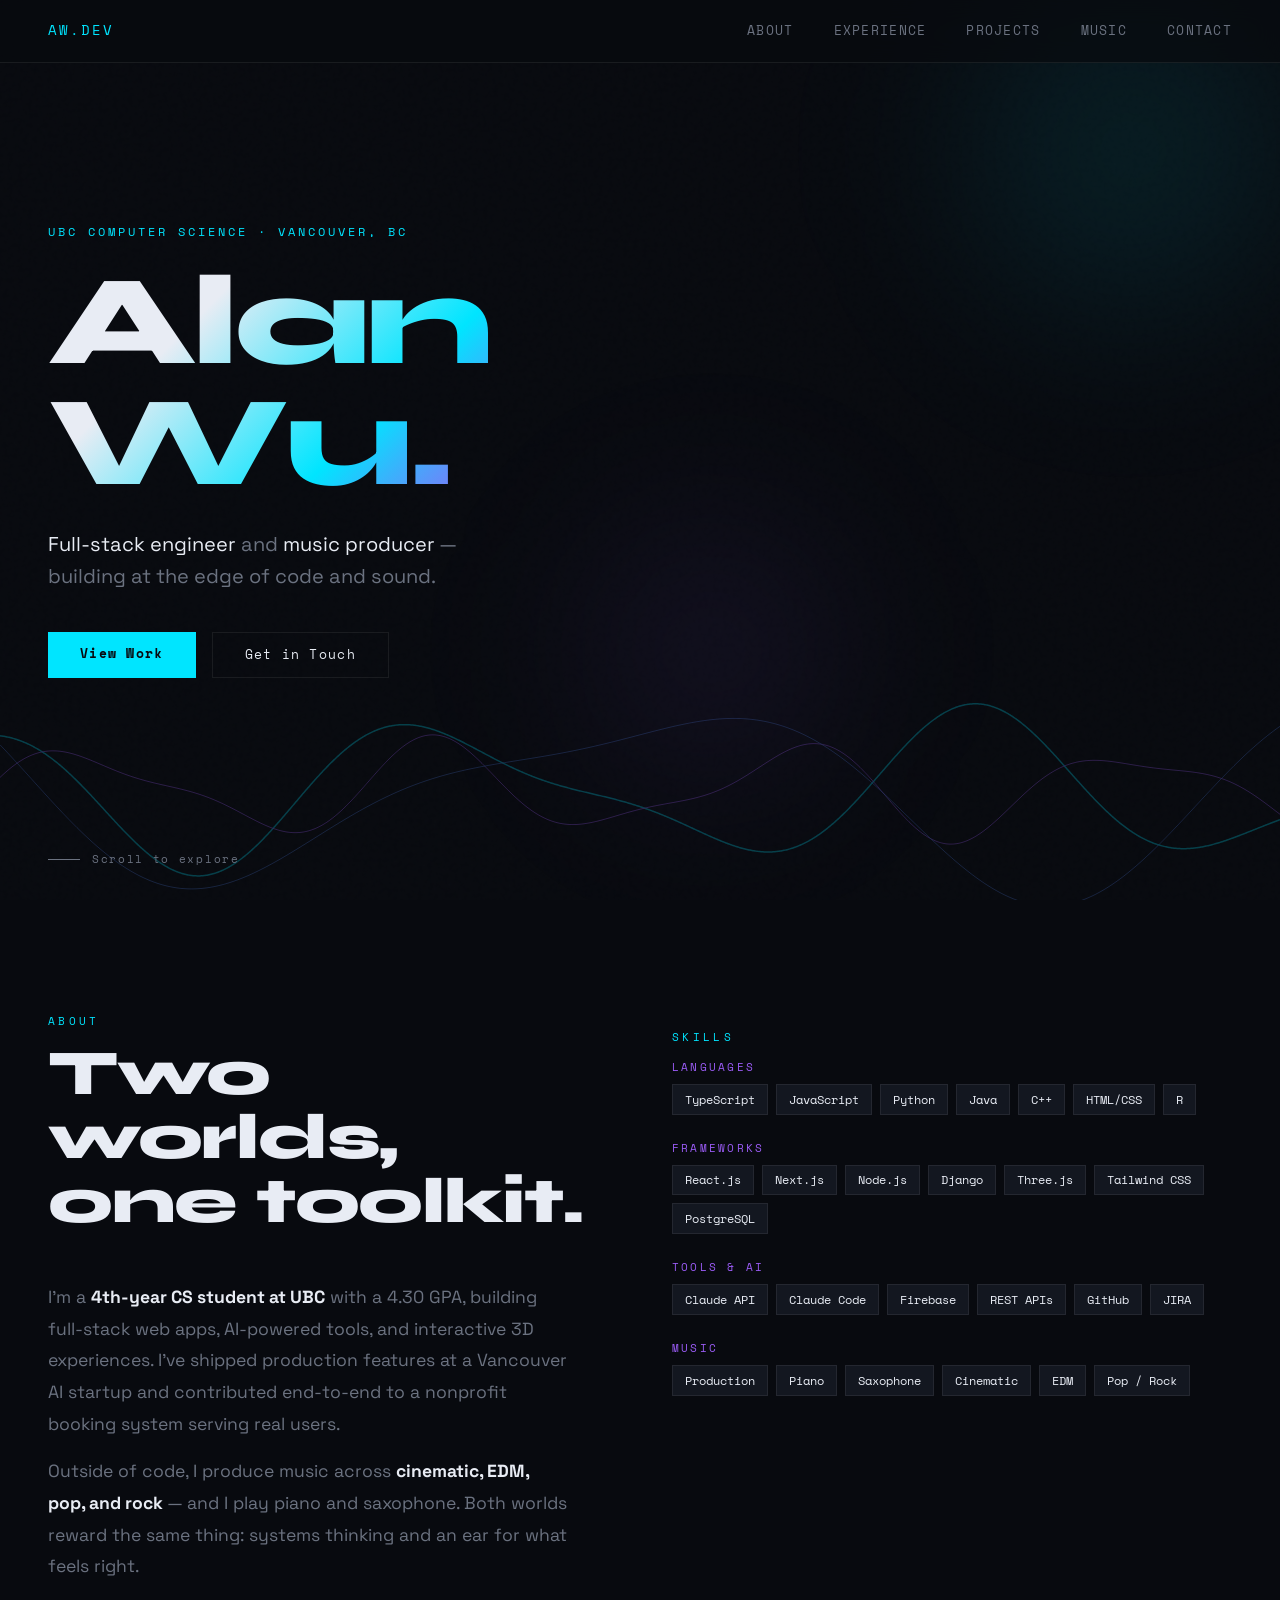
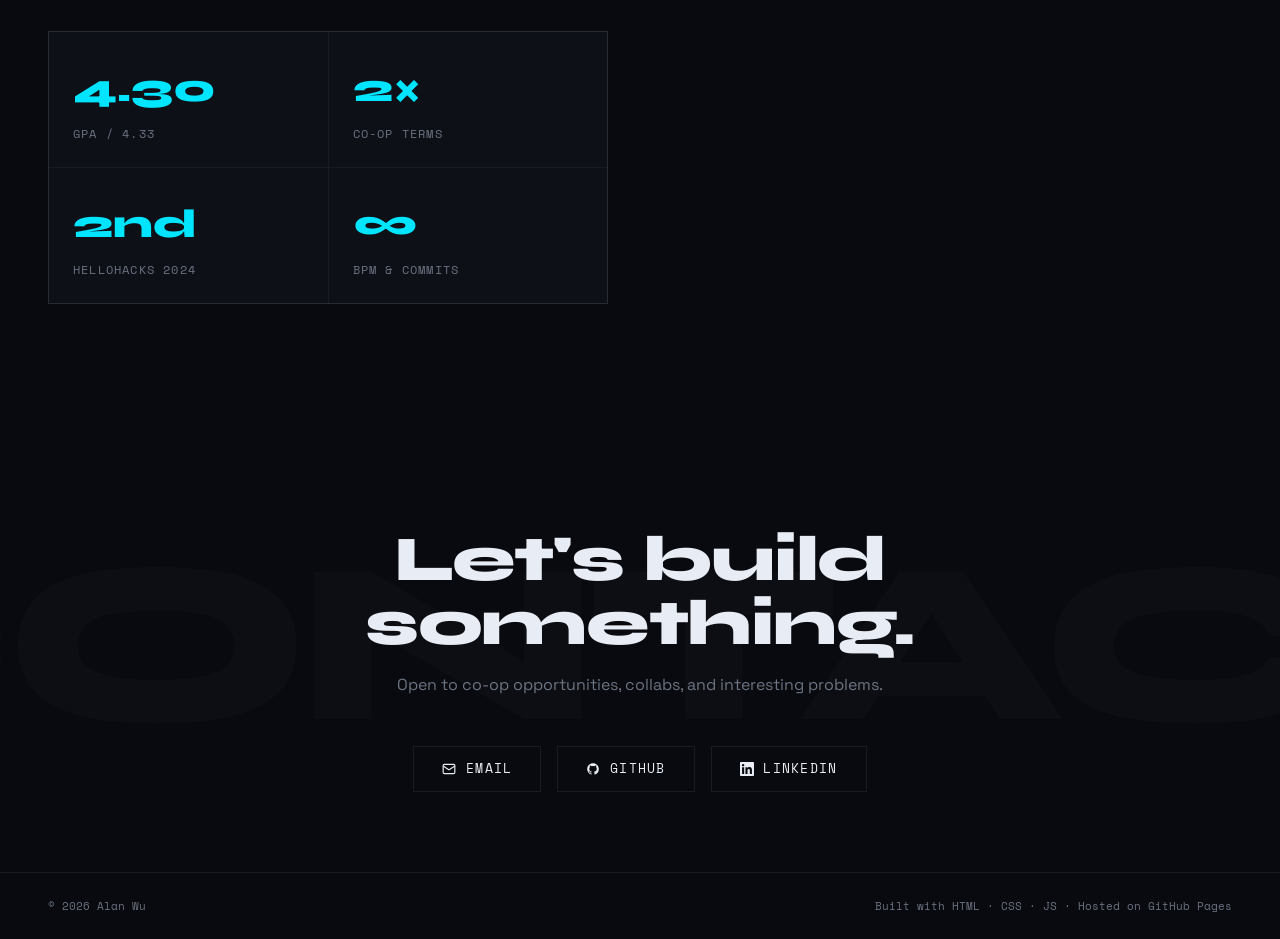
==== commit ca55ac45: "refactor: split single page into multi-page structure Co-Authored-By: Claude Sonnet 4.6 <noreply@ant" ====
--- a/index.html
+++ b/index.html
@@ -202,11 +202,6 @@
       letter-spacing: -0.02em;
       margin-bottom: 3rem;
     }
-    .divider {
-      width: 100%; height: 1px;
-      background: var(--border);
-      margin: 0;
-    }
 
     /* ── ABOUT ──────────────────────────────────────────── */
     #about { display: grid; grid-template-columns: 1fr 1fr; gap: 4rem; align-items: start; }
@@ -264,221 +259,6 @@
       transition: border-color 0.2s, color 0.2s;
     }
     .skill-tag:hover { border-color: var(--cyan); color: var(--cyan); }
-
-    /* ── EXPERIENCE ─────────────────────────────────────── */
-    #experience { background: var(--bg2); }
-    .exp-list { display: flex; flex-direction: column; }
-    .exp-item {
-      display: grid;
-      grid-template-columns: 180px 1fr;
-      gap: 3rem;
-      padding: 2.5rem 0;
-      border-bottom: 1px solid var(--border);
-      transition: background 0.2s;
-    }
-    .exp-item:first-child { border-top: 1px solid var(--border); }
-    .exp-meta { padding-top: 0.2rem; }
-    .exp-date {
-      font-family: var(--font-mono);
-      font-size: 0.75rem;
-      color: var(--muted);
-      letter-spacing: 0.05em;
-    }
-    .exp-company {
-      font-family: var(--font-display);
-      font-size: 1.1rem;
-      font-weight: 700;
-      margin-top: 0.25rem;
-    }
-    .exp-location {
-      font-size: 0.75rem;
-      color: var(--muted);
-      margin-top: 0.1rem;
-    }
-    .exp-content {}
-    .exp-role {
-      font-size: 0.8rem;
-      font-family: var(--font-mono);
-      color: var(--cyan);
-      letter-spacing: 0.1em;
-      text-transform: uppercase;
-      margin-bottom: 0.5rem;
-    }
-    .exp-tech {
-      display: flex; flex-wrap: wrap; gap: 0.4rem;
-      margin-bottom: 1rem;
-    }
-    .tech-tag {
-      font-family: var(--font-mono);
-      font-size: 0.65rem;
-      padding: 0.2rem 0.6rem;
-      background: rgba(0,229,255,0.07);
-      border: 1px solid rgba(0,229,255,0.2);
-      color: var(--cyan);
-    }
-    .exp-bullets { list-style: none; display: flex; flex-direction: column; gap: 0.6rem; }
-    .exp-bullets li {
-      font-size: 0.9rem;
-      color: var(--muted);
-      padding-left: 1.25rem;
-      position: relative;
-      line-height: 1.6;
-    }
-    .exp-bullets li::before {
-      content: '—';
-      position: absolute; left: 0;
-      color: var(--violet);
-    }
-
-    /* ── PROJECTS ───────────────────────────────────────── */
-    #projects {}
-    .projects-tabs {
-      display: flex; gap: 0;
-      margin-bottom: 3rem;
-      border-bottom: 1px solid var(--border);
-    }
-    .tab-btn {
-      font-family: var(--font-mono);
-      font-size: 0.8rem;
-      letter-spacing: 0.1em;
-      text-transform: uppercase;
-      padding: 0.75rem 1.75rem;
-      background: none; border: none;
-      color: var(--muted);
-      cursor: pointer;
-      border-bottom: 2px solid transparent;
-      margin-bottom: -1px;
-      transition: color 0.2s, border-color 0.2s;
-    }
-    .tab-btn.active { color: var(--cyan); border-bottom-color: var(--cyan); }
-    .tab-btn:hover:not(.active) { color: var(--text); }
-
-    .projects-grid {
-      display: grid;
-      grid-template-columns: repeat(auto-fill, minmax(340px, 1fr));
-      gap: 1px;
-      background: var(--border);
-    }
-    .project-card {
-      background: var(--bg);
-      padding: 2rem;
-      display: flex; flex-direction: column;
-      transition: background 0.2s;
-      position: relative;
-      overflow: hidden;
-    }
-    .project-card::before {
-      content: '';
-      position: absolute; top: 0; left: 0; right: 0;
-      height: 2px;
-      background: linear-gradient(90deg, var(--cyan), var(--violet));
-      opacity: 0;
-      transition: opacity 0.3s;
-    }
-    .project-card:hover { background: var(--surface); }
-    .project-card:hover::before { opacity: 1; }
-    .project-type {
-      font-family: var(--font-mono);
-      font-size: 0.65rem;
-      letter-spacing: 0.2em;
-      text-transform: uppercase;
-      color: var(--violet);
-      margin-bottom: 0.75rem;
-    }
-    .project-name {
-      font-family: var(--font-display);
-      font-size: 1.4rem;
-      font-weight: 700;
-      margin-bottom: 0.75rem;
-      line-height: 1.2;
-    }
-    .project-desc {
-      font-size: 0.875rem;
-      color: var(--muted);
-      line-height: 1.7;
-      flex: 1;
-      margin-bottom: 1.5rem;
-    }
-    .project-stack { display: flex; flex-wrap: wrap; gap: 0.4rem; margin-bottom: 1.5rem; }
-    .project-stack span {
-      font-family: var(--font-mono);
-      font-size: 0.65rem;
-      padding: 0.2rem 0.5rem;
-      background: var(--surface);
-      color: var(--muted);
-      border: 1px solid var(--border);
-    }
-    .project-links { display: flex; gap: 1rem; }
-    .project-link {
-      font-family: var(--font-mono);
-      font-size: 0.7rem;
-      letter-spacing: 0.1em;
-      text-transform: uppercase;
-      color: var(--cyan);
-      display: flex; align-items: center; gap: 0.4rem;
-      transition: opacity 0.2s;
-    }
-    .project-link:hover { opacity: 0.7; }
-    .project-link-placeholder { color: var(--muted); cursor: default; }
-
-    /* Tab panel visibility */
-    .tab-panel { display: none; }
-    .tab-panel.active { display: block; }
-
-    /* ── MUSIC ──────────────────────────────────────────── */
-    #music { background: var(--bg2); }
-    .music-grid {
-      display: grid;
-      grid-template-columns: repeat(auto-fill, minmax(280px, 1fr));
-      gap: 1px;
-      background: var(--border);
-    }
-    .music-card {
-      background: var(--bg2);
-      padding: 1.75rem;
-      display: flex; flex-direction: column; gap: 1rem;
-      transition: background 0.2s;
-      cursor: pointer;
-    }
-    .music-card:hover { background: var(--surface); }
-    .music-waveform {
-      height: 48px;
-      display: flex; align-items: center; gap: 2px;
-    }
-    .wf-bar {
-      flex: 1;
-      background: linear-gradient(180deg, var(--cyan), var(--violet));
-      border-radius: 1px;
-      opacity: 0.6;
-      transition: opacity 0.2s;
-    }
-    .music-card:hover .wf-bar { opacity: 1; }
-    .music-title {
-      font-family: var(--font-display);
-      font-size: 1.1rem;
-      font-weight: 700;
-    }
-    .music-genre {
-      font-family: var(--font-mono);
-      font-size: 0.65rem;
-      letter-spacing: 0.2em;
-      color: var(--cyan);
-      text-transform: uppercase;
-    }
-    .music-meta {
-      font-size: 0.8rem;
-      color: var(--muted);
-    }
-    .music-placeholder {
-      grid-column: 1 / -1;
-      padding: 3rem;
-      text-align: center;
-      font-family: var(--font-mono);
-      font-size: 0.8rem;
-      color: var(--muted);
-      border: 1px dashed var(--border);
-      background: var(--bg2);
-    }
 
     /* ── CONTACT ────────────────────────────────────────── */
     #contact {
@@ -558,7 +338,6 @@
       section { padding: 5rem 1.25rem; }
       #hero { padding: 0 1.25rem; }
       #about { grid-template-columns: 1fr; gap: 2.5rem; }
-      .exp-item { grid-template-columns: 1fr; gap: 0.5rem; }
       footer { flex-direction: column; gap: 0.5rem; text-align: center; }
     }
     @media (prefers-reduced-motion: reduce) {
@@ -571,12 +350,12 @@
 
   <!-- NAV -->
   <nav>
-    <span class="nav-logo">AW.DEV</span>
+    <a href="index.html" class="nav-logo">AW.DEV</a>
     <div class="nav-links">
       <a href="#about">About</a>
-      <a href="#experience">Experience</a>
-      <a href="#projects">Projects</a>
-      <a href="#music">Music</a>
+      <a href="experience.html">Experience</a>
+      <a href="projects.html">Projects</a>
+      <a href="music.html">Music</a>
       <a href="#contact">Contact</a>
     </div>
   </nav>
@@ -593,15 +372,13 @@
       building at the edge of code and sound.
     </p>
     <div class="hero-cta">
-      <a href="#projects" class="btn-primary">View Work</a>
+      <a href="projects.html" class="btn-primary">View Work</a>
       <a href="#contact" class="btn-ghost">Get in Touch</a>
     </div>
 
     <canvas id="waveCanvas"></canvas>
     <span class="scroll-hint">Scroll to explore</span>
   </section>
-
-  <div class="divider"></div>
 
   <!-- ABOUT -->
   <section id="about">
@@ -609,14 +386,14 @@
       <p class="section-label reveal">About</p>
       <h2 class="section-title reveal">Two worlds,<br/>one toolkit.</h2>
       <p class="about-text reveal">
-        I'm a <strong>4th-year CS student at UBC</strong> with a 4.30 GPA, building full-stack 
-        web apps, AI-powered tools, and interactive 3D experiences. I've shipped production 
-        features at a Vancouver AI startup and contributed end-to-end to a nonprofit booking 
+        I'm a <strong>4th-year CS student at UBC</strong> with a 4.30 GPA, building full-stack
+        web apps, AI-powered tools, and interactive 3D experiences. I've shipped production
+        features at a Vancouver AI startup and contributed end-to-end to a nonprofit booking
         system serving real users.
       </p>
       <p class="about-text reveal" style="margin-top:1rem;">
-        Outside of code, I produce music across <strong>cinematic, EDM, pop, and rock</strong> — 
-        and I play piano and saxophone. Both worlds reward the same thing: systems thinking 
+        Outside of code, I produce music across <strong>cinematic, EDM, pop, and rock</strong> —
+        and I play piano and saxophone. Both worlds reward the same thing: systems thinking
         and an ear for what feels right.
       </p>
 
@@ -692,189 +469,6 @@
       </div>
     </div>
   </section>
-
-  <div class="divider"></div>
-
-  <!-- EXPERIENCE -->
-  <section id="experience">
-    <p class="section-label reveal">Experience</p>
-    <h2 class="section-title reveal">Where I've<br/>shipped.</h2>
-
-    <div class="exp-list">
-
-      <div class="exp-item reveal">
-        <div class="exp-meta">
-          <div class="exp-date">Jan – Apr 2026</div>
-          <div class="exp-company">Surrey Food Bank</div>
-          <div class="exp-location">Surrey, BC</div>
-        </div>
-        <div class="exp-content">
-          <div class="exp-role">Full Stack Developer</div>
-          <div class="exp-tech">
-            <span class="tech-tag">React.js</span>
-            <span class="tech-tag">Django</span>
-            <span class="tech-tag">PostgreSQL</span>
-            <span class="tech-tag">Tailwind</span>
-            <span class="tech-tag">JIRA</span>
-          </div>
-          <ul class="exp-bullets">
-            <li>Architected a full-stack appointment booking system with automated timeslot generation from admin-defined windows, supporting 15 and 30-minute durations.</li>
-            <li>Built a client intake questionnaire system with a dedicated REST endpoint, gating booking access behind completion checks enforced on both frontend and backend.</li>
-            <li>Independently designed the Tiny Bundles feature end-to-end — pregnancy-specific Wednesday booking slots integrated into the existing questionnaire flow.</li>
-          </ul>
-        </div>
-      </div>
-
-      <div class="exp-item reveal">
-        <div class="exp-meta">
-          <div class="exp-date">May – Sep 2025</div>
-          <div class="exp-company">ZenNyxAI Inc.</div>
-          <div class="exp-location">Vancouver, BC</div>
-        </div>
-        <div class="exp-content">
-          <div class="exp-role">Web Feature Engineer</div>
-          <div class="exp-tech">
-            <span class="tech-tag">React.js</span>
-            <span class="tech-tag">React-Konva</span>
-            <span class="tech-tag">Marked.js</span>
-            <span class="tech-tag">jsPDF</span>
-            <span class="tech-tag">KaTeX</span>
-            <span class="tech-tag">OpenAI</span>
-          </div>
-          <ul class="exp-bullets">
-            <li>Designed and delivered a core MindMap feature for EasyNoteAI — converting AI-generated Markdown into interactive, editable node-graph visualizations via React-Konva.</li>
-            <li>Engineered a Markdown parsing pipeline with Marked.js and KaTeX, enabling real-time node add, delete, modify, and undo operations on dynamic tree graphs.</li>
-            <li>Implemented multi-format export (PNG, SVG, PDF) via jsPDF and react-konva-to-svg, addressing top user pain points from competitor analysis.</li>
-          </ul>
-        </div>
-      </div>
-
-
-    </div>
-  </section>
-
-  <div class="divider"></div>
-
-  <!-- PROJECTS -->
-  <section id="projects">
-    <p class="section-label reveal">Projects</p>
-    <h2 class="section-title reveal">What I've<br/>built.</h2>
-
-    <div class="projects-tabs">
-      <button class="tab-btn active" data-tab="cs">CS &amp; Engineering</button>
-      <button class="tab-btn" data-tab="music-tech">Music Tech</button>
-    </div>
-
-    <div class="tab-panel active" id="tab-cs">
-      <div class="projects-grid">
-
-        <div class="project-card reveal">
-          <div class="project-type">Personal · 2025</div>
-          <div class="project-name">39WithYou</div>
-          <p class="project-desc">AI-powered chatbot with an animated 3D character model. LLM inference backend with locally run TTS models for real-time voice interaction, synchronized to dynamic gesture mapping.</p>
-          <div class="project-stack">
-            <span>TypeScript</span><span>React.js</span><span>Three.js</span>
-            <span>Node.js</span><span>Claude API</span><span>TTS Models</span>
-          </div>
-          <div class="project-links">
-            <a href="#" class="project-link project-link-placeholder">GitHub — coming soon</a>
-          </div>
-        </div>
-
-        <div class="project-card reveal">
-          <div class="project-type">Hackathon · Oct 2024 · 🏆 2nd Place</div>
-          <div class="project-name">VoiceBase</div>
-          <p class="project-desc">Full-stack tool for generating custom voicebanks for voice synthesis, built in a team of 4 at UBC Biztech Hellohacks. Led frontend with voice recording, document management, and ZIP downloads.</p>
-          <div class="project-stack">
-            <span>React.js</span><span>Spring Boot</span><span>Node.js</span>
-            <span>Tailwind</span><span>jszip</span><span>react-mic</span>
-          </div>
-          <div class="project-links">
-            <a href="#" class="project-link project-link-placeholder">GitHub — coming soon</a>
-          </div>
-        </div>
-
-        <div class="project-card reveal">
-          <div class="project-type">Personal · 2024</div>
-          <div class="project-name">FiscordProject</div>
-          <p class="project-desc">Real-time messaging platform with live friend-list based DMs, animated web components, and seamless routing. Google + email authentication with Firebase as the live database.</p>
-          <div class="project-stack">
-            <span>TypeScript</span><span>Next.js</span><span>Firebase</span>
-            <span>Tailwind</span><span>NoSQL</span>
-          </div>
-          <div class="project-links">
-            <a href="#" class="project-link project-link-placeholder">GitHub — coming soon</a>
-          </div>
-        </div>
-
-        <div class="project-card reveal">
-          <div class="project-type">Academic · 2024</div>
-          <div class="project-name">WhereToEat?</div>
-          <p class="project-desc">Restaurant database app in Java with search, order, and recommendation functions. Developed 9 user stories for TDD; achieved 100% JUnit test coverage.</p>
-          <div class="project-stack">
-            <span>Java</span><span>Swing</span><span>JUnit</span>
-            <span>JSON</span><span>IntelliJ</span>
-          </div>
-          <div class="project-links">
-            <a href="#" class="project-link project-link-placeholder">GitHub — coming soon</a>
-          </div>
-        </div>
-
-        <div class="project-card reveal">
-          <div class="project-type">Academic · 2024</div>
-          <div class="project-name">Tennis Rank Predictor</div>
-          <p class="project-desc">Linear regression model in R to predict a player's best ATP ranking using ELO rating and current rank. Achieved RMSPE of 24 using tidyverse, tidyModels, and GGAlly for data wrangling and visualization.</p>
-          <div class="project-stack">
-            <span>R</span><span>tidyverse</span><span>tidyModels</span><span>GGAlly</span>
-          </div>
-          <div class="project-links">
-            <a href="#" class="project-link project-link-placeholder">GitHub — coming soon</a>
-          </div>
-        </div>
-
-      </div>
-    </div>
-
-    <div class="tab-panel" id="tab-music-tech">
-      <div class="projects-grid">
-        <div class="music-placeholder">
-          🎛️ Music tech projects coming soon — drop your files and Claude Code will scaffold the cards automatically.
-        </div>
-      </div>
-    </div>
-  </section>
-
-  <div class="divider"></div>
-
-  <!-- MUSIC -->
-  <section id="music">
-    <p class="section-label reveal">Music</p>
-    <h2 class="section-title reveal">Sounds I've<br/>made.</h2>
-
-    <div class="music-grid" id="musicGrid">
-      <!-- Placeholder cards — replace with real tracks -->
-      <div class="music-card reveal" id="placeholder-1">
-        <div class="music-genre">Cinematic</div>
-        <div class="music-waveform" id="wf1"></div>
-        <div class="music-title">Track Title</div>
-        <div class="music-meta">MP3 · Add your file to /assets/music/</div>
-      </div>
-      <div class="music-card reveal" id="placeholder-2">
-        <div class="music-genre">EDM</div>
-        <div class="music-waveform" id="wf2"></div>
-        <div class="music-title">Track Title</div>
-        <div class="music-meta">MP3 · Add your file to /assets/music/</div>
-      </div>
-      <div class="music-card reveal" id="placeholder-3">
-        <div class="music-genre">Pop / Rock</div>
-        <div class="music-waveform" id="wf3"></div>
-        <div class="music-title">Track Title</div>
-        <div class="music-meta">MP3 · Add your file to /assets/music/</div>
-      </div>
-    </div>
-  </section>
-
-  <div class="divider"></div>
 
   <!-- CONTACT -->
   <section id="contact">
@@ -950,25 +544,12 @@
     }, { threshold: 0.1 });
     reveals.forEach(el => observer.observe(el));
 
-    // ── Tabs ──────────────────────────────────────────────
-    document.querySelectorAll('.tab-btn').forEach(btn => {
-      btn.addEventListener('click', () => {
-        document.querySelectorAll('.tab-btn').forEach(b => b.classList.remove('active'));
-        document.querySelectorAll('.tab-panel').forEach(p => p.classList.remove('active'));
-        btn.classList.add('active');
-        document.getElementById('tab-' + btn.dataset.tab).classList.add('active');
-      });
-    });
-
-    // ── Music waveform bars (random decorative) ───────────
-    ['wf1','wf2','wf3'].forEach(id => {
-      const el = document.getElementById(id);
-      if (!el) return;
-      for (let i = 0; i < 40; i++) {
-        const bar = document.createElement('div');
-        bar.className = 'wf-bar';
-        bar.style.height = (15 + Math.random() * 80) + '%';
-        el.appendChild(bar);
+    // ── Active nav highlight ──────────────────────────────
+    const page = window.location.pathname.split('/').pop() || 'index.html';
+    document.querySelectorAll('.nav-links a').forEach(a => {
+      const href = a.getAttribute('href');
+      if (href && !href.startsWith('#') && href === page) {
+        a.style.color = 'var(--cyan)';
       }
     });
   </script>
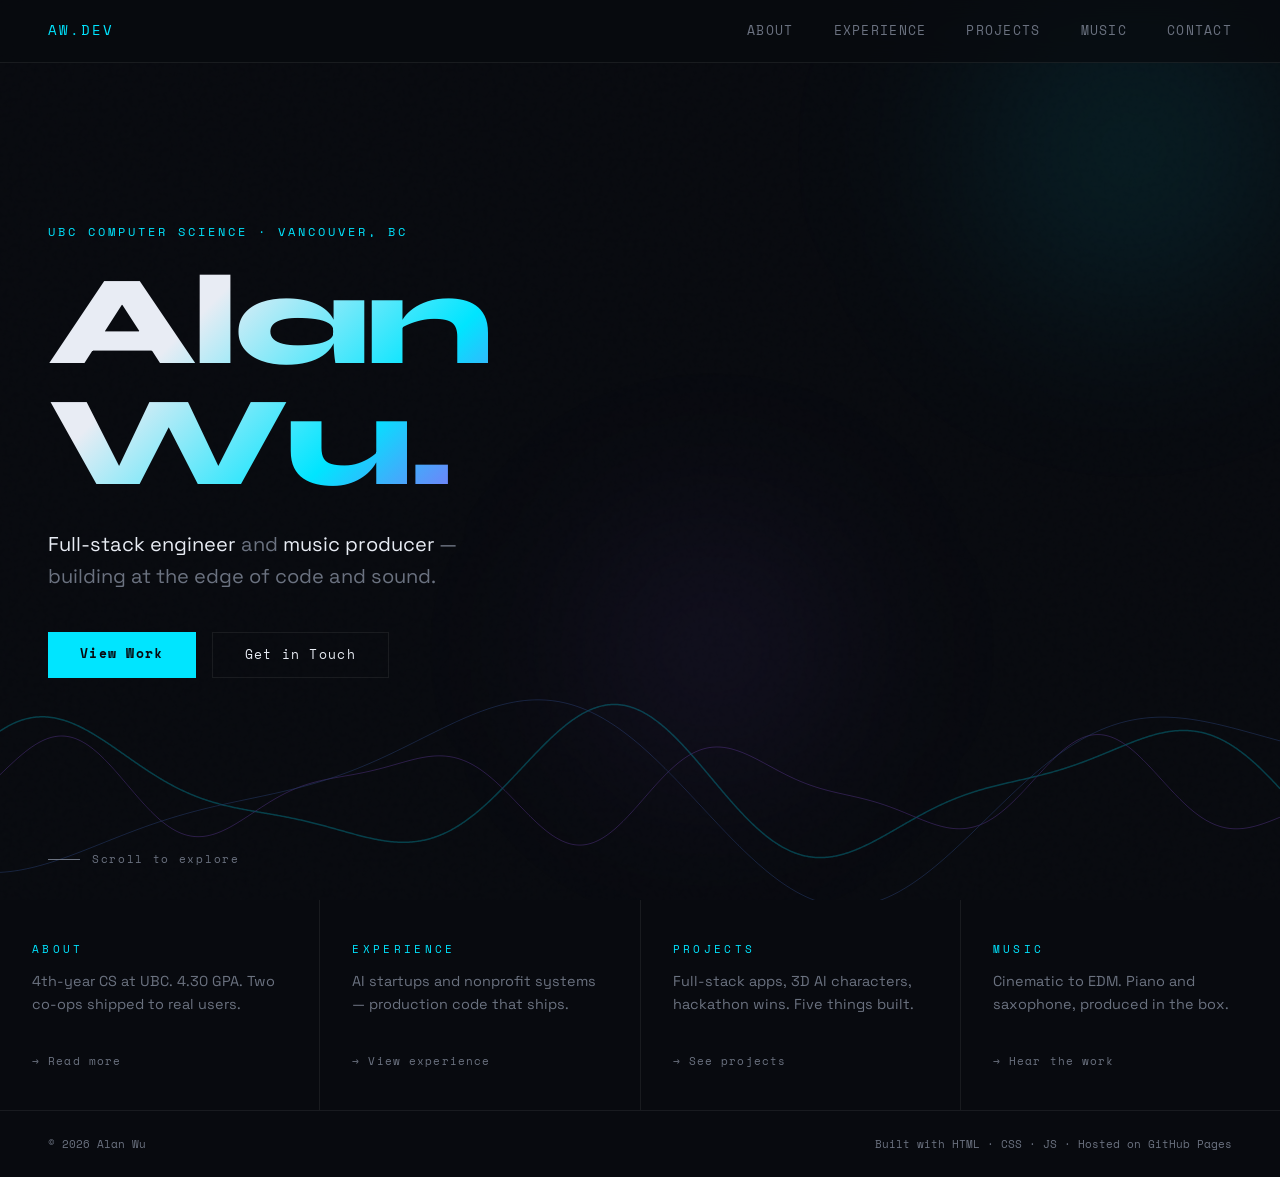
==== commit 7fe25223: "feat: separate home/about/contact pages, sticky footer, landing redesign Co-Authored-By: Claude Sonn" ====
--- a/index.html
+++ b/index.html
@@ -33,9 +33,13 @@
       font-size: 16px;
       line-height: 1.6;
       overflow-x: hidden;
+      display: flex;
+      flex-direction: column;
+      min-height: 100vh;
     }
     a { color: inherit; text-decoration: none; }
     img { display: block; max-width: 100%; }
+    main { flex: 1; }
 
     /* ── NOISE TEXTURE OVERLAY ──────────────────────────── */
     body::before {
@@ -74,7 +78,7 @@
     /* ── HERO ───────────────────────────────────────────── */
     #hero {
       position: relative;
-      min-height: 100vh;
+      height: 100vh;
       display: flex; flex-direction: column;
       justify-content: center; align-items: flex-start;
       padding: 0 3rem;
@@ -184,131 +188,57 @@
       background: var(--muted);
     }
 
-    /* ── SECTION COMMON ─────────────────────────────────── */
-    section { position: relative; z-index: 1; padding: 7rem 3rem; }
-    .section-label {
+    /* ── TEASER STRIP ───────────────────────────────────── */
+    .teaser-strip {
+      display: grid;
+      grid-template-columns: repeat(4, 1fr);
+      gap: 1px;
+      background: var(--border);
+      position: relative;
+      z-index: 1;
+    }
+    .teaser-card {
+      background: var(--bg);
+      padding: 2.5rem 2rem;
+      display: flex;
+      flex-direction: column;
+      gap: 0.75rem;
+      transition: background 0.2s;
+      position: relative;
+      overflow: hidden;
+    }
+    .teaser-card::before {
+      content: '';
+      position: absolute; top: 0; left: 0; right: 0;
+      height: 2px;
+      background: linear-gradient(90deg, var(--cyan), var(--violet));
+      opacity: 0;
+      transition: opacity 0.3s;
+    }
+    .teaser-card:hover { background: var(--surface); }
+    .teaser-card:hover::before { opacity: 1; }
+    .teaser-label {
       font-family: var(--font-mono);
       font-size: 0.7rem;
       letter-spacing: 0.3em;
       color: var(--cyan);
       text-transform: uppercase;
-      margin-bottom: 0.75rem;
-    }
-    .section-title {
-      font-family: var(--font-display);
-      font-size: clamp(2.5rem, 5vw, 4rem);
-      font-weight: 800;
-      line-height: 1;
-      letter-spacing: -0.02em;
-      margin-bottom: 3rem;
-    }
-
-    /* ── ABOUT ──────────────────────────────────────────── */
-    #about { display: grid; grid-template-columns: 1fr 1fr; gap: 4rem; align-items: start; }
-    .about-left {}
-    .about-text {
-      font-size: 1.1rem;
+    }
+    .teaser-arrow {
+      font-family: var(--font-mono);
+      font-size: 0.7rem;
       color: var(--muted);
-      line-height: 1.8;
-      max-width: 520px;
-    }
-    .about-text strong { color: var(--text); }
-    .about-stats {
-      display: grid; grid-template-columns: 1fr 1fr;
-      gap: 1px;
-      background: var(--border);
-      border: 1px solid var(--border);
-      margin-top: 3rem;
-    }
-    .stat-cell {
-      background: var(--bg2);
-      padding: 1.5rem;
-    }
-    .stat-num {
-      font-family: var(--font-display);
-      font-size: 2.5rem;
-      font-weight: 800;
-      color: var(--cyan);
-    }
-    .stat-label {
-      font-size: 0.75rem;
-      font-family: var(--font-mono);
+      margin-top: auto;
+      padding-top: 1.5rem;
+      letter-spacing: 0.1em;
+      transition: color 0.2s;
+    }
+    .teaser-card:hover .teaser-arrow { color: var(--cyan); }
+    .teaser-line {
+      font-size: 0.9rem;
       color: var(--muted);
-      letter-spacing: 0.1em;
-      text-transform: uppercase;
-      margin-top: 0.25rem;
-    }
-    .about-right {}
-    .skills-grid { display: flex; flex-direction: column; gap: 1.5rem; }
-    .skill-group-label {
-      font-family: var(--font-mono);
-      font-size: 0.7rem;
-      letter-spacing: 0.2em;
-      color: var(--violet);
-      text-transform: uppercase;
-      margin-bottom: 0.5rem;
-    }
-    .skill-tags { display: flex; flex-wrap: wrap; gap: 0.5rem; }
-    .skill-tag {
-      font-family: var(--font-mono);
-      font-size: 0.75rem;
-      padding: 0.3rem 0.75rem;
-      background: var(--surface);
-      border: 1px solid var(--border);
-      color: var(--text);
-      transition: border-color 0.2s, color 0.2s;
-    }
-    .skill-tag:hover { border-color: var(--cyan); color: var(--cyan); }
-
-    /* ── CONTACT ────────────────────────────────────────── */
-    #contact {
-      text-align: center;
-      padding: 7rem 3rem 5rem;
-      position: relative;
-      overflow: hidden;
-    }
-    #contact::before {
-      content: 'CONTACT';
-      position: absolute;
-      font-family: var(--font-display);
-      font-size: clamp(6rem, 18vw, 18rem);
-      font-weight: 800;
-      color: rgba(255,255,255,0.02);
-      top: 50%; left: 50%;
-      transform: translate(-50%, -50%);
-      pointer-events: none;
-      white-space: nowrap;
-      letter-spacing: -0.05em;
-    }
-    .contact-heading {
-      font-family: var(--font-display);
-      font-size: clamp(2.5rem, 5vw, 5rem);
-      font-weight: 800;
-      line-height: 1;
-      letter-spacing: -0.02em;
-      margin-bottom: 1rem;
-    }
-    .contact-sub {
-      font-size: 1rem;
-      color: var(--muted);
-      margin-bottom: 3rem;
-    }
-    .contact-links {
-      display: flex; justify-content: center;
-      flex-wrap: wrap; gap: 1rem;
-    }
-    .contact-link {
-      display: flex; align-items: center; gap: 0.6rem;
-      padding: 0.75rem 1.75rem;
-      border: 1px solid var(--border);
-      font-family: var(--font-mono);
-      font-size: 0.8rem;
-      letter-spacing: 0.1em;
-      color: var(--text);
-      text-transform: uppercase;
-      transition: border-color 0.2s, color 0.2s;
-    }
-    .contact-link:hover { border-color: var(--cyan); color: var(--cyan); }
+      line-height: 1.6;
+    }
 
     /* ── FOOTER ─────────────────────────────────────────── */
     footer {
@@ -332,12 +262,14 @@
     .reveal.visible { opacity: 1; transform: none; }
 
     /* ── RESPONSIVE ─────────────────────────────────────── */
+    @media (max-width: 1024px) {
+      .teaser-strip { grid-template-columns: repeat(2, 1fr); }
+    }
     @media (max-width: 768px) {
       nav { padding: 1rem 1.25rem; }
       .nav-links { gap: 1.25rem; }
-      section { padding: 5rem 1.25rem; }
       #hero { padding: 0 1.25rem; }
-      #about { grid-template-columns: 1fr; gap: 2.5rem; }
+      .teaser-strip { grid-template-columns: 1fr; }
       footer { flex-direction: column; gap: 0.5rem; text-align: center; }
     }
     @media (prefers-reduced-motion: reduce) {
@@ -352,143 +284,59 @@
   <nav>
     <a href="index.html" class="nav-logo">AW.DEV</a>
     <div class="nav-links">
-      <a href="#about">About</a>
+      <a href="about.html">About</a>
       <a href="experience.html">Experience</a>
       <a href="projects.html">Projects</a>
       <a href="music.html">Music</a>
-      <a href="#contact">Contact</a>
+      <a href="contact.html">Contact</a>
     </div>
   </nav>
 
-  <!-- HERO -->
-  <section id="hero">
-    <div class="glow-orb glow-orb-1"></div>
-    <div class="glow-orb glow-orb-2"></div>
-
-    <p class="hero-eyebrow">UBC Computer Science · Vancouver, BC</p>
-    <h1 class="hero-name">Alan<br/>Wu.</h1>
-    <p class="hero-tagline">
-      <span>Full-stack engineer</span> and <span>music producer</span> —
-      building at the edge of code and sound.
-    </p>
-    <div class="hero-cta">
-      <a href="projects.html" class="btn-primary">View Work</a>
-      <a href="#contact" class="btn-ghost">Get in Touch</a>
-    </div>
-
-    <canvas id="waveCanvas"></canvas>
-    <span class="scroll-hint">Scroll to explore</span>
-  </section>
-
-  <!-- ABOUT -->
-  <section id="about">
-    <div class="about-left">
-      <p class="section-label reveal">About</p>
-      <h2 class="section-title reveal">Two worlds,<br/>one toolkit.</h2>
-      <p class="about-text reveal">
-        I'm a <strong>4th-year CS student at UBC</strong> with a 4.30 GPA, building full-stack
-        web apps, AI-powered tools, and interactive 3D experiences. I've shipped production
-        features at a Vancouver AI startup and contributed end-to-end to a nonprofit booking
-        system serving real users.
+  <main>
+    <!-- HERO -->
+    <section id="hero">
+      <div class="glow-orb glow-orb-1"></div>
+      <div class="glow-orb glow-orb-2"></div>
+
+      <p class="hero-eyebrow">UBC Computer Science · Vancouver, BC</p>
+      <h1 class="hero-name">Alan<br/>Wu.</h1>
+      <p class="hero-tagline">
+        <span>Full-stack engineer</span> and <span>music producer</span> —
+        building at the edge of code and sound.
       </p>
-      <p class="about-text reveal" style="margin-top:1rem;">
-        Outside of code, I produce music across <strong>cinematic, EDM, pop, and rock</strong> —
-        and I play piano and saxophone. Both worlds reward the same thing: systems thinking
-        and an ear for what feels right.
-      </p>
-
-      <div class="about-stats reveal">
-        <div class="stat-cell">
-          <div class="stat-num">4.30</div>
-          <div class="stat-label">GPA / 4.33</div>
-        </div>
-        <div class="stat-cell">
-          <div class="stat-num">2×</div>
-          <div class="stat-label">Co-op Terms</div>
-        </div>
-        <div class="stat-cell">
-          <div class="stat-num">2nd</div>
-          <div class="stat-label">Hellohacks 2024</div>
-        </div>
-        <div class="stat-cell">
-          <div class="stat-num">∞</div>
-          <div class="stat-label">BPM & commits</div>
-        </div>
+      <div class="hero-cta">
+        <a href="projects.html" class="btn-primary">View Work</a>
+        <a href="contact.html" class="btn-ghost">Get in Touch</a>
       </div>
-    </div>
-
-    <div class="about-right">
-      <p class="section-label reveal" style="margin-top:1rem;">Skills</p>
-      <div class="skills-grid reveal">
-        <div>
-          <div class="skill-group-label">Languages</div>
-          <div class="skill-tags">
-            <span class="skill-tag">TypeScript</span>
-            <span class="skill-tag">JavaScript</span>
-            <span class="skill-tag">Python</span>
-            <span class="skill-tag">Java</span>
-            <span class="skill-tag">C++</span>
-            <span class="skill-tag">HTML/CSS</span>
-            <span class="skill-tag">R</span>
-          </div>
-        </div>
-        <div>
-          <div class="skill-group-label">Frameworks</div>
-          <div class="skill-tags">
-            <span class="skill-tag">React.js</span>
-            <span class="skill-tag">Next.js</span>
-            <span class="skill-tag">Node.js</span>
-            <span class="skill-tag">Django</span>
-            <span class="skill-tag">Three.js</span>
-            <span class="skill-tag">Tailwind CSS</span>
-            <span class="skill-tag">PostgreSQL</span>
-          </div>
-        </div>
-        <div>
-          <div class="skill-group-label">Tools & AI</div>
-          <div class="skill-tags">
-            <span class="skill-tag">Claude API</span>
-            <span class="skill-tag">Claude Code</span>
-            <span class="skill-tag">Firebase</span>
-            <span class="skill-tag">REST APIs</span>
-            <span class="skill-tag">GitHub</span>
-            <span class="skill-tag">JIRA</span>
-          </div>
-        </div>
-        <div>
-          <div class="skill-group-label">Music</div>
-          <div class="skill-tags">
-            <span class="skill-tag">Production</span>
-            <span class="skill-tag">Piano</span>
-            <span class="skill-tag">Saxophone</span>
-            <span class="skill-tag">Cinematic</span>
-            <span class="skill-tag">EDM</span>
-            <span class="skill-tag">Pop / Rock</span>
-          </div>
-        </div>
-      </div>
-    </div>
-  </section>
-
-  <!-- CONTACT -->
-  <section id="contact">
-    <h2 class="contact-heading reveal">Let's build<br/>something.</h2>
-    <p class="contact-sub reveal">Open to co-op opportunities, collabs, and interesting problems.</p>
-    <div class="contact-links reveal">
-      <a href="mailto:alanwu.coop@gmail.com" class="contact-link">
-        <svg width="14" height="14" viewBox="0 0 24 24" fill="none" stroke="currentColor" stroke-width="2"><rect x="2" y="4" width="20" height="16" rx="2"/><path d="m22 7-8.97 5.7a1.94 1.94 0 0 1-2.06 0L2 7"/></svg>
-        Email
+
+      <canvas id="waveCanvas"></canvas>
+      <span class="scroll-hint">Scroll to explore</span>
+    </section>
+
+    <!-- TEASER STRIP -->
+    <div class="teaser-strip">
+      <a href="about.html" class="teaser-card reveal">
+        <div class="teaser-label">About</div>
+        <p class="teaser-line">4th-year CS at UBC. 4.30 GPA. Two co-ops shipped to real users.</p>
+        <span class="teaser-arrow">→ Read more</span>
       </a>
-      <a href="https://github.com" target="_blank" class="contact-link">
-        <svg width="14" height="14" viewBox="0 0 24 24" fill="currentColor"><path d="M12 2C6.477 2 2 6.484 2 12.017c0 4.425 2.865 8.18 6.839 9.504.5.092.682-.217.682-.483 0-.237-.008-.868-.013-1.703-2.782.605-3.369-1.343-3.369-1.343-.454-1.158-1.11-1.466-1.11-1.466-.908-.62.069-.608.069-.608 1.003.07 1.531 1.032 1.531 1.032.892 1.53 2.341 1.088 2.91.832.092-.647.35-1.088.636-1.338-2.22-.253-4.555-1.113-4.555-4.951 0-1.093.39-1.988 1.029-2.688-.103-.253-.446-1.272.098-2.65 0 0 .84-.27 2.75 1.026A9.564 9.564 0 0 1 12 6.844a9.59 9.59 0 0 1 2.504.337c1.909-1.296 2.747-1.027 2.747-1.027.546 1.379.202 2.398.1 2.651.64.7 1.028 1.595 1.028 2.688 0 3.848-2.339 4.695-4.566 4.943.359.309.678.92.678 1.855 0 1.338-.012 2.419-.012 2.747 0 .268.18.58.688.482A10.02 10.02 0 0 0 22 12.017C22 6.484 17.522 2 12 2z"/></svg>
-        GitHub
+      <a href="experience.html" class="teaser-card reveal">
+        <div class="teaser-label">Experience</div>
+        <p class="teaser-line">AI startups and nonprofit systems — production code that ships.</p>
+        <span class="teaser-arrow">→ View experience</span>
       </a>
-      <a href="https://linkedin.com" target="_blank" class="contact-link">
-        <svg width="14" height="14" viewBox="0 0 24 24" fill="currentColor"><path d="M20.447 20.452h-3.554v-5.569c0-1.328-.027-3.037-1.852-3.037-1.853 0-2.136 1.445-2.136 2.939v5.667H9.351V9h3.414v1.561h.046c.477-.9 1.637-1.85 3.37-1.85 3.601 0 4.267 2.37 4.267 5.455v6.286zM5.337 7.433a2.062 2.062 0 0 1-2.063-2.065 2.064 2.064 0 1 1 2.063 2.065zm1.782 13.019H3.555V9h3.564v11.452zM22.225 0H1.771C.792 0 0 .774 0 1.729v20.542C0 23.227.792 24 1.771 24h20.451C23.2 24 24 23.227 24 22.271V1.729C24 .774 23.2 0 22.222 0h.003z"/></svg>
-        LinkedIn
+      <a href="projects.html" class="teaser-card reveal">
+        <div class="teaser-label">Projects</div>
+        <p class="teaser-line">Full-stack apps, 3D AI characters, hackathon wins. Five things built.</p>
+        <span class="teaser-arrow">→ See projects</span>
+      </a>
+      <a href="music.html" class="teaser-card reveal">
+        <div class="teaser-label">Music</div>
+        <p class="teaser-line">Cinematic to EDM. Piano and saxophone, produced in the box.</p>
+        <span class="teaser-arrow">→ Hear the work</span>
       </a>
     </div>
-  </section>
+  </main>
 
   <footer>
     <span>© 2026 Alan Wu</span>
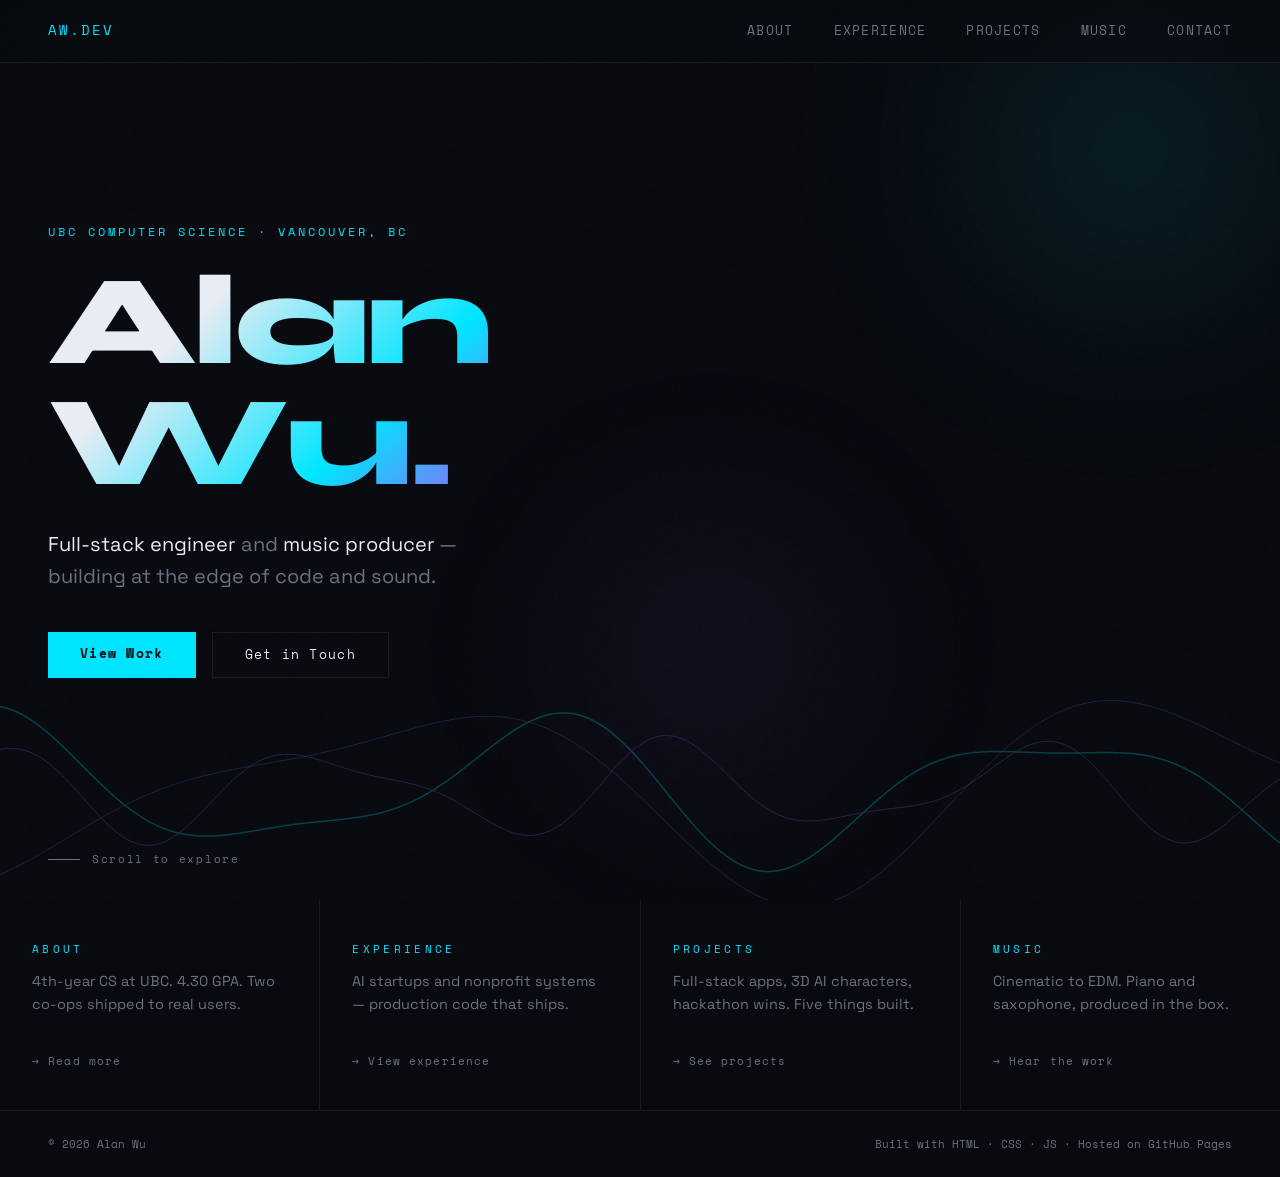
==== commit 6e849fc9: "style: minimal rounded scrollbar across all pages Co-Authored-By: Claude Sonnet 4.6 <noreply@anthrop" ====
--- a/index.html
+++ b/index.html
@@ -25,7 +25,11 @@
 
     /* ── RESET ──────────────────────────────────────────── */
     *, *::before, *::after { box-sizing: border-box; margin: 0; padding: 0; }
-    html { scroll-behavior: smooth; }
+    html { scroll-behavior: smooth; scrollbar-width: thin; scrollbar-color: var(--muted) transparent; }
+    ::-webkit-scrollbar { width: 6px; }
+    ::-webkit-scrollbar-track { background: transparent; }
+    ::-webkit-scrollbar-thumb { background: var(--muted); border-radius: 9999px; }
+    ::-webkit-scrollbar-thumb:hover { background: var(--text); }
     body {
       background: var(--bg);
       color: var(--text);
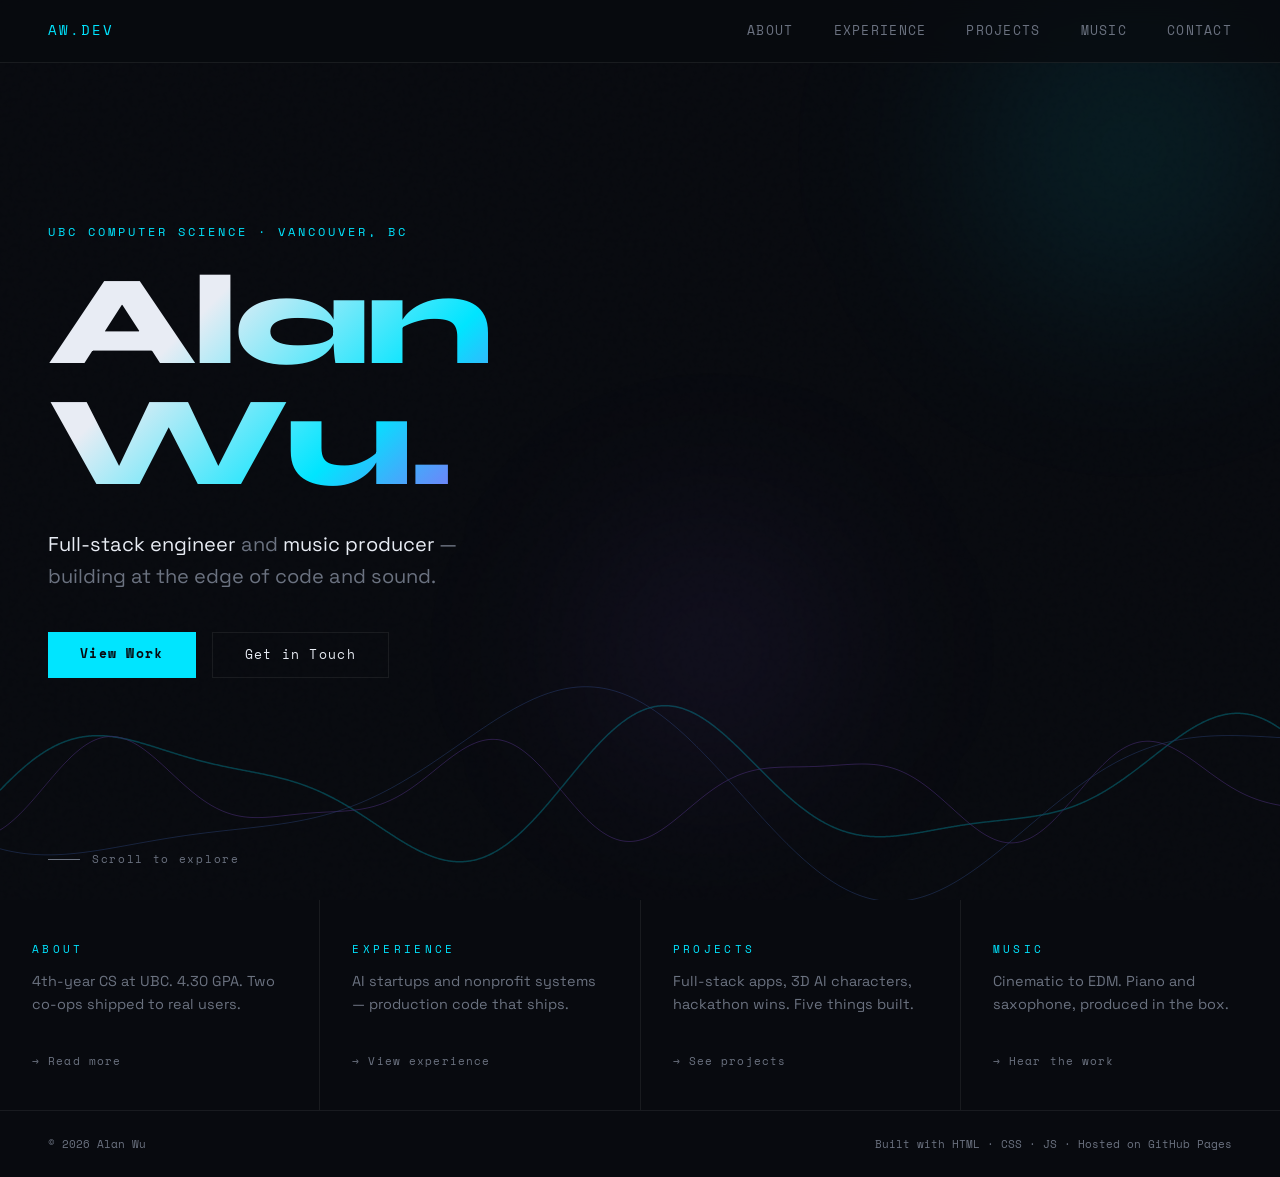
==== commit 6decbc3e: "refactor: extract inline styles to shared CSS files Co-Authored-By: Claude Sonnet 4.6 <noreply@anthr" ====
--- a/index.html
+++ b/index.html
@@ -6,281 +6,8 @@
   <title>Alan Wu</title>
   <link rel="preconnect" href="https://fonts.googleapis.com" />
   <link href="https://fonts.googleapis.com/css2?family=Space+Grotesk:wght@300;400;500;600;700&family=Space+Mono:wght@400;700&family=Syne:wght@700;800&display=swap" rel="stylesheet" />
-  <style>
-    /* ── TOKENS ─────────────────────────────────────────── */
-    :root {
-      --bg:        #080a0f;
-      --bg2:       #0d1017;
-      --surface:   #131720;
-      --border:    rgba(255,255,255,0.07);
-      --cyan:      #00e5ff;
-      --violet:    #9b5cf6;
-      --mid:       #5b8cff;
-      --text:      #e8ecf4;
-      --muted:     #6b7280;
-      --font-display: 'Syne', sans-serif;
-      --font-body:    'Space Grotesk', sans-serif;
-      --font-mono:    'Space Mono', monospace;
-    }
-
-    /* ── RESET ──────────────────────────────────────────── */
-    *, *::before, *::after { box-sizing: border-box; margin: 0; padding: 0; }
-    html { scroll-behavior: smooth; scrollbar-width: thin; scrollbar-color: var(--muted) transparent; }
-    ::-webkit-scrollbar { width: 6px; }
-    ::-webkit-scrollbar-track { background: transparent; }
-    ::-webkit-scrollbar-thumb { background: var(--muted); border-radius: 9999px; }
-    ::-webkit-scrollbar-thumb:hover { background: var(--text); }
-    body {
-      background: var(--bg);
-      color: var(--text);
-      font-family: var(--font-body);
-      font-size: 16px;
-      line-height: 1.6;
-      overflow-x: hidden;
-      display: flex;
-      flex-direction: column;
-      min-height: 100vh;
-    }
-    a { color: inherit; text-decoration: none; }
-    img { display: block; max-width: 100%; }
-    main { flex: 1; }
-
-    /* ── NOISE TEXTURE OVERLAY ──────────────────────────── */
-    body::before {
-      content: '';
-      position: fixed; inset: 0;
-      background-image: url("data:image/svg+xml,%3Csvg viewBox='0 0 200 200' xmlns='http://www.w3.org/2000/svg'%3E%3Cfilter id='n'%3E%3CfeTurbulence type='fractalNoise' baseFrequency='0.9' numOctaves='4' stitchTiles='stitch'/%3E%3C/filter%3E%3Crect width='100%25' height='100%25' filter='url(%23n)' opacity='0.04'/%3E%3C/svg%3E");
-      pointer-events: none; z-index: 0; opacity: 0.4;
-    }
-
-    /* ── NAV ────────────────────────────────────────────── */
-    nav {
-      position: fixed; top: 0; left: 0; right: 0; z-index: 100;
-      display: flex; align-items: center; justify-content: space-between;
-      padding: 1.25rem 3rem;
-      background: rgba(8,10,15,0.7);
-      backdrop-filter: blur(12px);
-      border-bottom: 1px solid var(--border);
-    }
-    .nav-logo {
-      font-family: var(--font-mono);
-      font-size: 0.85rem;
-      color: var(--cyan);
-      letter-spacing: 0.15em;
-    }
-    .nav-links { display: flex; gap: 2.5rem; }
-    .nav-links a {
-      font-size: 0.8rem;
-      font-family: var(--font-mono);
-      letter-spacing: 0.1em;
-      color: var(--muted);
-      text-transform: uppercase;
-      transition: color 0.2s;
-    }
-    .nav-links a:hover { color: var(--text); }
-
-    /* ── HERO ───────────────────────────────────────────── */
-    #hero {
-      position: relative;
-      height: 100vh;
-      display: flex; flex-direction: column;
-      justify-content: center; align-items: flex-start;
-      padding: 0 3rem;
-      overflow: hidden;
-    }
-    .hero-eyebrow {
-      font-family: var(--font-mono);
-      font-size: 0.75rem;
-      letter-spacing: 0.25em;
-      color: var(--cyan);
-      text-transform: uppercase;
-      margin-bottom: 1.25rem;
-      opacity: 0;
-      animation: fadeUp 0.8s 0.3s forwards;
-    }
-    .hero-name {
-      font-family: var(--font-display);
-      font-size: clamp(4rem, 10vw, 9rem);
-      font-weight: 800;
-      line-height: 0.95;
-      letter-spacing: -0.03em;
-      background: linear-gradient(135deg, var(--text) 30%, var(--cyan) 70%, var(--violet) 100%);
-      -webkit-background-clip: text;
-      -webkit-text-fill-color: transparent;
-      background-clip: text;
-      opacity: 0;
-      animation: fadeUp 0.8s 0.5s forwards;
-    }
-    .hero-tagline {
-      margin-top: 1.5rem;
-      font-size: clamp(1rem, 2vw, 1.25rem);
-      color: var(--muted);
-      max-width: 480px;
-      opacity: 0;
-      animation: fadeUp 0.8s 0.7s forwards;
-    }
-    .hero-tagline span { color: var(--text); }
-    .hero-cta {
-      margin-top: 2.5rem;
-      display: flex; gap: 1rem;
-      opacity: 0;
-      animation: fadeUp 0.8s 0.9s forwards;
-    }
-    .btn-primary {
-      padding: 0.75rem 2rem;
-      background: var(--cyan);
-      color: var(--bg);
-      font-family: var(--font-mono);
-      font-size: 0.8rem;
-      letter-spacing: 0.1em;
-      font-weight: 700;
-      border: none; cursor: pointer;
-      transition: opacity 0.2s;
-    }
-    .btn-primary:hover { opacity: 0.85; }
-    .btn-ghost {
-      padding: 0.75rem 2rem;
-      background: transparent;
-      color: var(--text);
-      font-family: var(--font-mono);
-      font-size: 0.8rem;
-      letter-spacing: 0.1em;
-      border: 1px solid var(--border);
-      cursor: pointer;
-      transition: border-color 0.2s;
-    }
-    .btn-ghost:hover { border-color: var(--muted); }
-
-    /* Waveform canvas */
-    #waveCanvas {
-      position: absolute;
-      bottom: 0; left: 0; right: 0;
-      width: 100%; height: 220px;
-      opacity: 0.35;
-      pointer-events: none;
-    }
-
-    /* Ambient glow orbs */
-    .glow-orb {
-      position: absolute;
-      border-radius: 50%;
-      filter: blur(80px);
-      pointer-events: none;
-    }
-    .glow-orb-1 {
-      width: 500px; height: 500px;
-      background: radial-gradient(circle, rgba(0,229,255,0.12), transparent 70%);
-      top: -100px; right: -100px;
-    }
-    .glow-orb-2 {
-      width: 400px; height: 400px;
-      background: radial-gradient(circle, rgba(155,92,246,0.1), transparent 70%);
-      bottom: 50px; left: 40%;
-    }
-
-    /* Scroll indicator */
-    .scroll-hint {
-      position: absolute; bottom: 2rem; left: 3rem;
-      font-family: var(--font-mono); font-size: 0.7rem;
-      color: var(--muted); letter-spacing: 0.15em;
-      display: flex; align-items: center; gap: 0.75rem;
-      opacity: 0; animation: fadeUp 1s 1.4s forwards;
-    }
-    .scroll-hint::before {
-      content: '';
-      display: block; width: 32px; height: 1px;
-      background: var(--muted);
-    }
-
-    /* ── TEASER STRIP ───────────────────────────────────── */
-    .teaser-strip {
-      display: grid;
-      grid-template-columns: repeat(4, 1fr);
-      gap: 1px;
-      background: var(--border);
-      position: relative;
-      z-index: 1;
-    }
-    .teaser-card {
-      background: var(--bg);
-      padding: 2.5rem 2rem;
-      display: flex;
-      flex-direction: column;
-      gap: 0.75rem;
-      transition: background 0.2s;
-      position: relative;
-      overflow: hidden;
-    }
-    .teaser-card::before {
-      content: '';
-      position: absolute; top: 0; left: 0; right: 0;
-      height: 2px;
-      background: linear-gradient(90deg, var(--cyan), var(--violet));
-      opacity: 0;
-      transition: opacity 0.3s;
-    }
-    .teaser-card:hover { background: var(--surface); }
-    .teaser-card:hover::before { opacity: 1; }
-    .teaser-label {
-      font-family: var(--font-mono);
-      font-size: 0.7rem;
-      letter-spacing: 0.3em;
-      color: var(--cyan);
-      text-transform: uppercase;
-    }
-    .teaser-arrow {
-      font-family: var(--font-mono);
-      font-size: 0.7rem;
-      color: var(--muted);
-      margin-top: auto;
-      padding-top: 1.5rem;
-      letter-spacing: 0.1em;
-      transition: color 0.2s;
-    }
-    .teaser-card:hover .teaser-arrow { color: var(--cyan); }
-    .teaser-line {
-      font-size: 0.9rem;
-      color: var(--muted);
-      line-height: 1.6;
-    }
-
-    /* ── FOOTER ─────────────────────────────────────────── */
-    footer {
-      border-top: 1px solid var(--border);
-      padding: 1.5rem 3rem;
-      display: flex; align-items: center; justify-content: space-between;
-      font-family: var(--font-mono);
-      font-size: 0.7rem;
-      color: var(--muted);
-    }
-
-    /* ── ANIMATIONS ─────────────────────────────────────── */
-    @keyframes fadeUp {
-      from { opacity: 0; transform: translateY(20px); }
-      to   { opacity: 1; transform: translateY(0); }
-    }
-    .reveal {
-      opacity: 0; transform: translateY(24px);
-      transition: opacity 0.7s ease, transform 0.7s ease;
-    }
-    .reveal.visible { opacity: 1; transform: none; }
-
-    /* ── RESPONSIVE ─────────────────────────────────────── */
-    @media (max-width: 1024px) {
-      .teaser-strip { grid-template-columns: repeat(2, 1fr); }
-    }
-    @media (max-width: 768px) {
-      nav { padding: 1rem 1.25rem; }
-      .nav-links { gap: 1.25rem; }
-      #hero { padding: 0 1.25rem; }
-      .teaser-strip { grid-template-columns: 1fr; }
-      footer { flex-direction: column; gap: 0.5rem; text-align: center; }
-    }
-    @media (prefers-reduced-motion: reduce) {
-      *, *::before, *::after { animation: none !important; transition: none !important; }
-      .reveal { opacity: 1; transform: none; }
-    }
-  </style>
+  <link rel="stylesheet" href="assets/css/main.css" />
+  <link rel="stylesheet" href="assets/css/index.css" />
 </head>
 <body>
 
--- a/assets/css/main.css
+++ b/assets/css/main.css
@@ -0,0 +1,136 @@
+/* ── TOKENS ─────────────────────────────────────────── */
+:root {
+  --bg:        #080a0f;
+  --bg2:       #0d1017;
+  --surface:   #131720;
+  --border:    rgba(255,255,255,0.07);
+  --cyan:      #00e5ff;
+  --violet:    #9b5cf6;
+  --mid:       #5b8cff;
+  --text:      #e8ecf4;
+  --muted:     #6b7280;
+  --font-display: 'Syne', sans-serif;
+  --font-body:    'Space Grotesk', sans-serif;
+  --font-mono:    'Space Mono', monospace;
+}
+
+/* ── RESET ──────────────────────────────────────────── */
+*, *::before, *::after { box-sizing: border-box; margin: 0; padding: 0; }
+html {
+  scroll-behavior: smooth;
+  scrollbar-width: thin;
+  scrollbar-color: var(--muted) transparent;
+}
+::-webkit-scrollbar { width: 6px; }
+::-webkit-scrollbar-track { background: transparent; }
+::-webkit-scrollbar-thumb { background: var(--muted); border-radius: 9999px; }
+::-webkit-scrollbar-thumb:hover { background: var(--text); }
+body {
+  background: var(--bg);
+  color: var(--text);
+  font-family: var(--font-body);
+  font-size: 16px;
+  line-height: 1.6;
+  overflow-x: hidden;
+  display: flex;
+  flex-direction: column;
+  min-height: 100vh;
+}
+a { color: inherit; text-decoration: none; }
+img { display: block; max-width: 100%; }
+main { flex: 1; }
+
+/* ── NOISE TEXTURE OVERLAY ──────────────────────────── */
+body::before {
+  content: '';
+  position: fixed; inset: 0;
+  background-image: url("data:image/svg+xml,%3Csvg viewBox='0 0 200 200' xmlns='http://www.w3.org/2000/svg'%3E%3Cfilter id='n'%3E%3CfeTurbulence type='fractalNoise' baseFrequency='0.9' numOctaves='4' stitchTiles='stitch'/%3E%3C/filter%3E%3Crect width='100%25' height='100%25' filter='url(%23n)' opacity='0.04'/%3E%3C/svg%3E");
+  pointer-events: none; z-index: 0; opacity: 0.4;
+}
+
+/* ── NAV ────────────────────────────────────────────── */
+nav {
+  position: fixed; top: 0; left: 0; right: 0; z-index: 100;
+  display: flex; align-items: center; justify-content: space-between;
+  padding: 1.25rem 3rem;
+  background: rgba(8,10,15,0.7);
+  backdrop-filter: blur(12px);
+  border-bottom: 1px solid var(--border);
+}
+.nav-logo {
+  font-family: var(--font-mono);
+  font-size: 0.85rem;
+  color: var(--cyan);
+  letter-spacing: 0.15em;
+}
+.nav-links { display: flex; gap: 2.5rem; }
+.nav-links a {
+  font-size: 0.8rem;
+  font-family: var(--font-mono);
+  letter-spacing: 0.1em;
+  color: var(--muted);
+  text-transform: uppercase;
+  transition: color 0.2s;
+}
+.nav-links a:hover { color: var(--text); }
+
+/* ── SECTION COMMON ─────────────────────────────────── */
+section { position: relative; z-index: 1; padding: 7rem 3rem; }
+.section-label {
+  font-family: var(--font-mono);
+  font-size: 0.7rem;
+  letter-spacing: 0.3em;
+  color: var(--cyan);
+  text-transform: uppercase;
+  margin-bottom: 0.75rem;
+}
+.section-title {
+  font-family: var(--font-display);
+  font-size: clamp(2.5rem, 5vw, 4rem);
+  font-weight: 800;
+  line-height: 1;
+  letter-spacing: -0.02em;
+  margin-bottom: 3rem;
+}
+
+/* ── PAGE HERO ──────────────────────────────────────── */
+.page-hero {
+  padding: 9rem 3rem 4rem;
+  position: relative;
+  z-index: 1;
+}
+.page-hero .section-title { margin-bottom: 0; }
+
+/* ── FOOTER ─────────────────────────────────────────── */
+footer {
+  border-top: 1px solid var(--border);
+  padding: 1.5rem 3rem;
+  display: flex; align-items: center; justify-content: space-between;
+  font-family: var(--font-mono);
+  font-size: 0.7rem;
+  color: var(--muted);
+}
+
+/* ── ANIMATIONS ─────────────────────────────────────── */
+@keyframes fadeUp {
+  from { opacity: 0; transform: translateY(20px); }
+  to   { opacity: 1; transform: translateY(0); }
+}
+.reveal {
+  opacity: 0; transform: translateY(24px);
+  transition: opacity 0.7s ease, transform 0.7s ease;
+}
+.reveal.visible { opacity: 1; transform: none; }
+
+/* ── RESPONSIVE ─────────────────────────────────────── */
+@media (max-width: 768px) {
+  nav { padding: 1rem 1.25rem; }
+  .nav-links { gap: 1.25rem; }
+  section { padding: 5rem 1.25rem; }
+  .page-hero { padding: 7rem 1.25rem 3rem; }
+  footer { flex-direction: column; gap: 0.5rem; text-align: center; }
+}
+@media (prefers-reduced-motion: reduce) {
+  *, *::before, *::after { animation: none !important; transition: none !important; }
+  .reveal { opacity: 1; transform: none; }
+}
--- a/assets/css/index.css
+++ b/assets/css/index.css
@@ -0,0 +1,173 @@
+/* ── HERO ───────────────────────────────────────────── */
+#hero {
+  position: relative;
+  height: 100vh;
+  display: flex; flex-direction: column;
+  justify-content: center; align-items: flex-start;
+  padding: 0 3rem;
+  overflow: hidden;
+}
+.hero-eyebrow {
+  font-family: var(--font-mono);
+  font-size: 0.75rem;
+  letter-spacing: 0.25em;
+  color: var(--cyan);
+  text-transform: uppercase;
+  margin-bottom: 1.25rem;
+  opacity: 0;
+  animation: fadeUp 0.8s 0.3s forwards;
+}
+.hero-name {
+  font-family: var(--font-display);
+  font-size: clamp(4rem, 10vw, 9rem);
+  font-weight: 800;
+  line-height: 0.95;
+  letter-spacing: -0.03em;
+  background: linear-gradient(135deg, var(--text) 30%, var(--cyan) 70%, var(--violet) 100%);
+  -webkit-background-clip: text;
+  -webkit-text-fill-color: transparent;
+  background-clip: text;
+  opacity: 0;
+  animation: fadeUp 0.8s 0.5s forwards;
+}
+.hero-tagline {
+  margin-top: 1.5rem;
+  font-size: clamp(1rem, 2vw, 1.25rem);
+  color: var(--muted);
+  max-width: 480px;
+  opacity: 0;
+  animation: fadeUp 0.8s 0.7s forwards;
+}
+.hero-tagline span { color: var(--text); }
+.hero-cta {
+  margin-top: 2.5rem;
+  display: flex; gap: 1rem;
+  opacity: 0;
+  animation: fadeUp 0.8s 0.9s forwards;
+}
+.btn-primary {
+  padding: 0.75rem 2rem;
+  background: var(--cyan);
+  color: var(--bg);
+  font-family: var(--font-mono);
+  font-size: 0.8rem;
+  letter-spacing: 0.1em;
+  font-weight: 700;
+  border: none; cursor: pointer;
+  transition: opacity 0.2s;
+}
+.btn-primary:hover { opacity: 0.85; }
+.btn-ghost {
+  padding: 0.75rem 2rem;
+  background: transparent;
+  color: var(--text);
+  font-family: var(--font-mono);
+  font-size: 0.8rem;
+  letter-spacing: 0.1em;
+  border: 1px solid var(--border);
+  cursor: pointer;
+  transition: border-color 0.2s;
+}
+.btn-ghost:hover { border-color: var(--muted); }
+
+/* Waveform canvas */
+#waveCanvas {
+  position: absolute;
+  bottom: 0; left: 0; right: 0;
+  width: 100%; height: 220px;
+  opacity: 0.35;
+  pointer-events: none;
+}
+
+/* Ambient glow orbs */
+.glow-orb {
+  position: absolute;
+  border-radius: 50%;
+  filter: blur(80px);
+  pointer-events: none;
+}
+.glow-orb-1 {
+  width: 500px; height: 500px;
+  background: radial-gradient(circle, rgba(0,229,255,0.12), transparent 70%);
+  top: -100px; right: -100px;
+}
+.glow-orb-2 {
+  width: 400px; height: 400px;
+  background: radial-gradient(circle, rgba(155,92,246,0.1), transparent 70%);
+  bottom: 50px; left: 40%;
+}
+
+/* Scroll indicator */
+.scroll-hint {
+  position: absolute; bottom: 2rem; left: 3rem;
+  font-family: var(--font-mono); font-size: 0.7rem;
+  color: var(--muted); letter-spacing: 0.15em;
+  display: flex; align-items: center; gap: 0.75rem;
+  opacity: 0; animation: fadeUp 1s 1.4s forwards;
+}
+.scroll-hint::before {
+  content: '';
+  display: block; width: 32px; height: 1px;
+  background: var(--muted);
+}
+
+/* ── TEASER STRIP ───────────────────────────────────── */
+.teaser-strip {
+  display: grid;
+  grid-template-columns: repeat(4, 1fr);
+  gap: 1px;
+  background: var(--border);
+  position: relative;
+  z-index: 1;
+}
+.teaser-card {
+  background: var(--bg);
+  padding: 2.5rem 2rem;
+  display: flex;
+  flex-direction: column;
+  gap: 0.75rem;
+  transition: background 0.2s;
+  position: relative;
+  overflow: hidden;
+}
+.teaser-card::before {
+  content: '';
+  position: absolute; top: 0; left: 0; right: 0;
+  height: 2px;
+  background: linear-gradient(90deg, var(--cyan), var(--violet));
+  opacity: 0;
+  transition: opacity 0.3s;
+}
+.teaser-card:hover { background: var(--surface); }
+.teaser-card:hover::before { opacity: 1; }
+.teaser-label {
+  font-family: var(--font-mono);
+  font-size: 0.7rem;
+  letter-spacing: 0.3em;
+  color: var(--cyan);
+  text-transform: uppercase;
+}
+.teaser-arrow {
+  font-family: var(--font-mono);
+  font-size: 0.7rem;
+  color: var(--muted);
+  margin-top: auto;
+  padding-top: 1.5rem;
+  letter-spacing: 0.1em;
+  transition: color 0.2s;
+}
+.teaser-card:hover .teaser-arrow { color: var(--cyan); }
+.teaser-line {
+  font-size: 0.9rem;
+  color: var(--muted);
+  line-height: 1.6;
+}
+
+/* ── RESPONSIVE ─────────────────────────────────────── */
+@media (max-width: 1024px) {
+  .teaser-strip { grid-template-columns: repeat(2, 1fr); }
+}
+@media (max-width: 768px) {
+  #hero { padding: 0 1.25rem; }
+  .teaser-strip { grid-template-columns: 1fr; }
+}
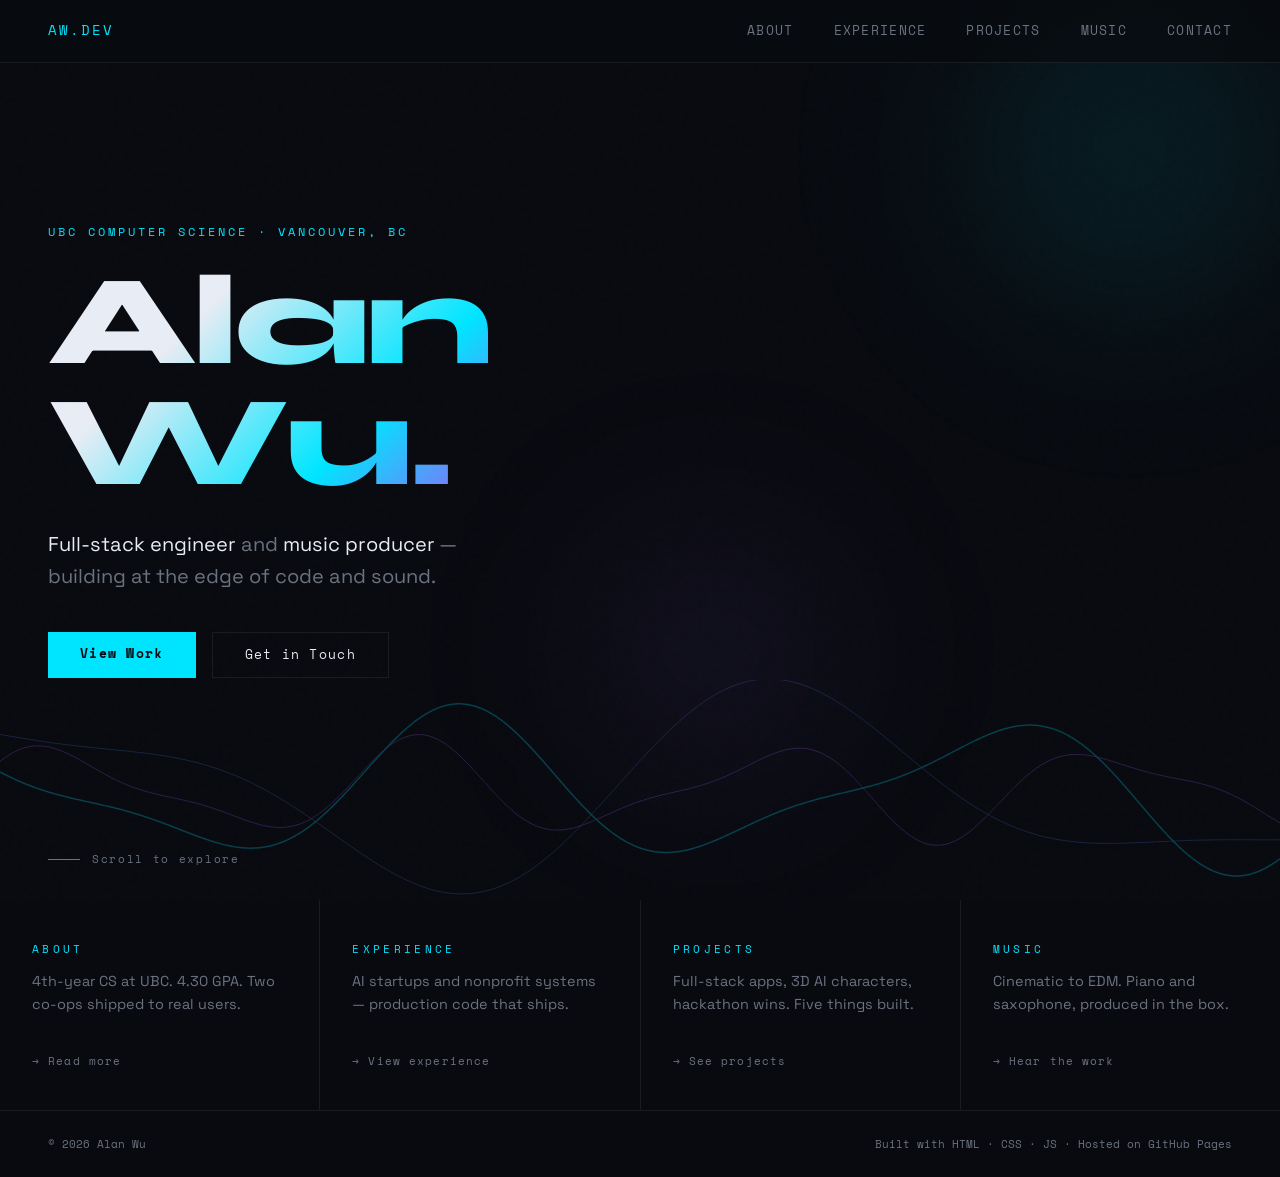
==== commit 388ad55c: "refactor: extract inline scripts to modular JS files Co-Authored-By: Claude Sonnet 4.6 <noreply@anth" ====
--- a/index.html
+++ b/index.html
@@ -74,63 +74,7 @@
     <span>Built with HTML · CSS · JS · Hosted on GitHub Pages</span>
   </footer>
 
-  <!-- SCRIPTS -->
-  <script>
-    // ── Waveform canvas animation ─────────────────────────
-    const canvas = document.getElementById('waveCanvas');
-    const ctx = canvas.getContext('2d');
-    let t = 0;
-
-    function resizeCanvas() {
-      canvas.width = canvas.offsetWidth;
-      canvas.height = canvas.offsetHeight;
-    }
-    resizeCanvas();
-    window.addEventListener('resize', resizeCanvas);
-
-    function drawWave() {
-      ctx.clearRect(0, 0, canvas.width, canvas.height);
-      const w = canvas.width, h = canvas.height;
-      const layers = [
-        { freq: 0.012, amp: 0.28, speed: 0.015, color: '#00e5ff', lineW: 1.5 },
-        { freq: 0.018, amp: 0.18, speed: 0.022, color: '#9b5cf6', lineW: 1 },
-        { freq: 0.008, amp: 0.38, speed: 0.009, color: '#5b8cff', lineW: 0.8 },
-      ];
-      layers.forEach(layer => {
-        ctx.beginPath();
-        ctx.strokeStyle = layer.color;
-        ctx.lineWidth = layer.lineW;
-        ctx.globalAlpha = 0.7;
-        for (let x = 0; x <= w; x++) {
-          const y = h * 0.5 + Math.sin(x * layer.freq + t * layer.speed * 60) * h * layer.amp
-                              + Math.sin(x * layer.freq * 1.7 + t * layer.speed * 40) * h * layer.amp * 0.4;
-          x === 0 ? ctx.moveTo(x, y) : ctx.lineTo(x, y);
-        }
-        ctx.stroke();
-      });
-      ctx.globalAlpha = 1;
-      t++;
-      requestAnimationFrame(drawWave);
-    }
-    drawWave();
-
-    // ── Scroll reveal ─────────────────────────────────────
-    const reveals = document.querySelectorAll('.reveal');
-    const observer = new IntersectionObserver((entries) => {
-      entries.forEach(e => {
-        if (e.isIntersecting) { e.target.classList.add('visible'); observer.unobserve(e.target); }
-      });
-    }, { threshold: 0.1 });
-    reveals.forEach(el => observer.observe(el));
-
-    // ── Active nav highlight ──────────────────────────────
-    const page = window.location.pathname.split('/').pop() || 'index.html';
-    document.querySelectorAll('.nav-links a').forEach(a => {
-      const href = a.getAttribute('href');
-      if (href && !href.startsWith('#') && href === page) {
-        a.style.color = 'var(--cyan)';
-      }
-    });
-  </script>
+  <script src="assets/js/main.js" defer></script>
+  <script src="assets/js/index.js" defer></script>
 </body>
 </html>
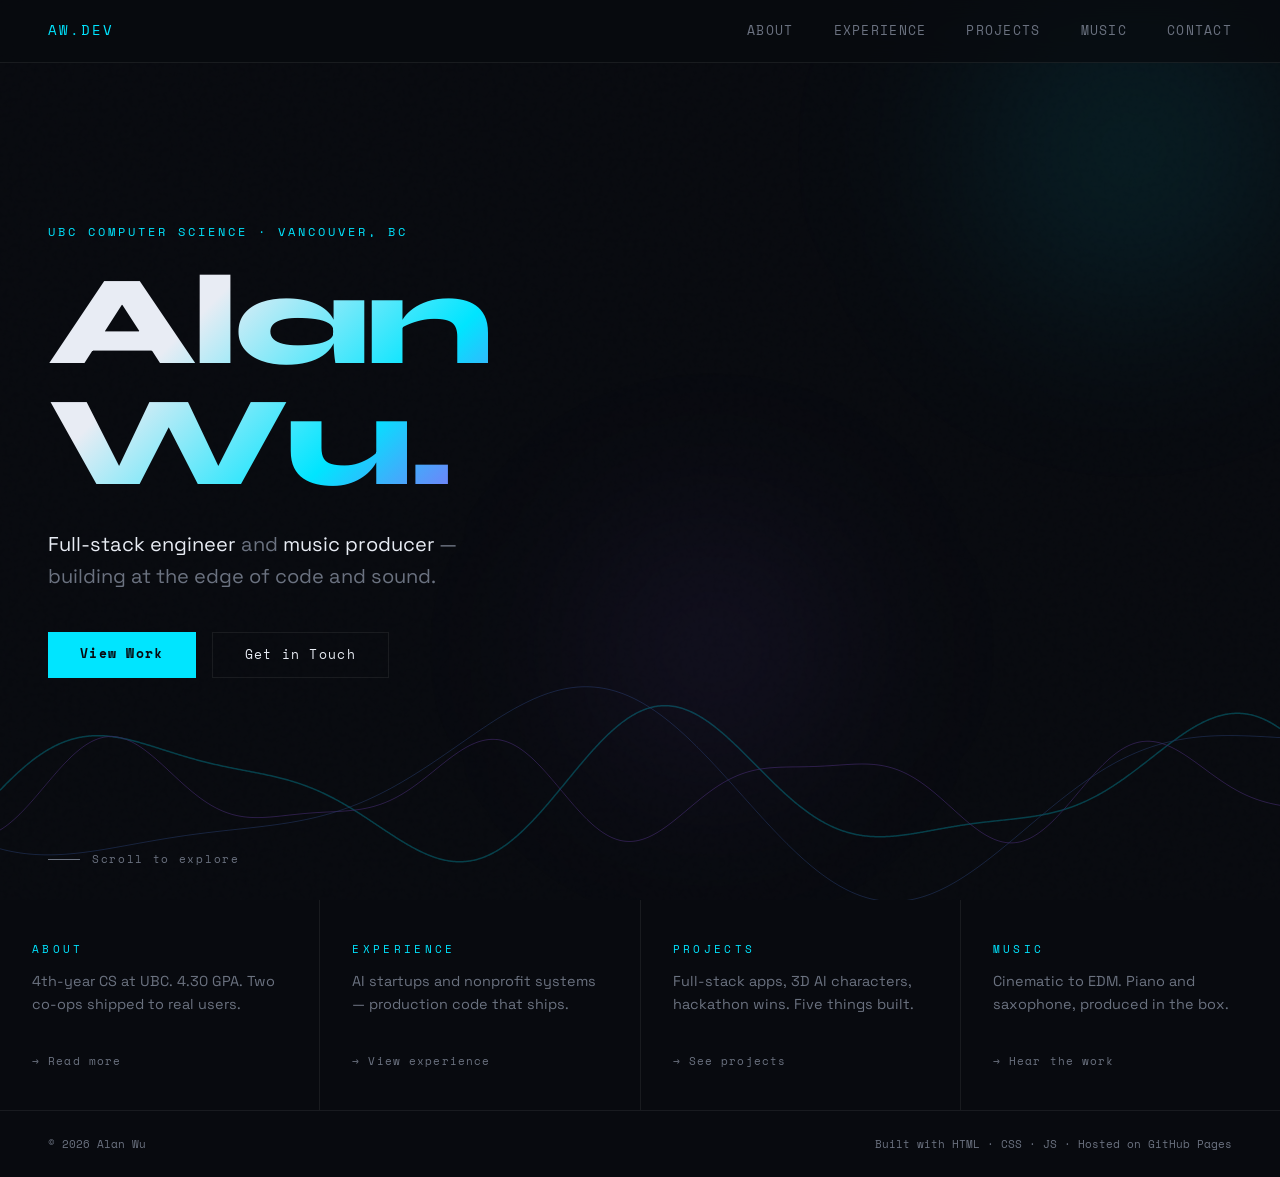
==== commit a8882f94: "fix: hero text visibility on desktop, mobile hamburger nav - Add prefers-reduced-motion fallback for" ====
--- a/index.html
+++ b/index.html
@@ -21,6 +21,9 @@
       <a href="music.html">Music</a>
       <a href="contact.html">Contact</a>
     </div>
+    <button class="nav-hamburger" aria-label="Toggle menu">
+      <span></span><span></span><span></span>
+    </button>
   </nav>
 
   <main>
--- a/assets/css/main.css
+++ b/assets/css/main.css
@@ -74,6 +74,30 @@
 }
 .nav-links a:hover { color: var(--text); }
 
+/* ── HAMBURGER ──────────────────────────────────────── */
+.nav-hamburger {
+  display: none;
+  flex-direction: column;
+  justify-content: center;
+  gap: 5px;
+  background: none;
+  border: none;
+  cursor: pointer;
+  padding: 4px;
+  z-index: 101;
+  position: relative;
+}
+.nav-hamburger span {
+  display: block;
+  width: 22px;
+  height: 2px;
+  background: var(--text);
+  transition: transform 0.25s ease, opacity 0.25s ease;
+}
+.nav-hamburger.open span:nth-child(1) { transform: translateY(7px) rotate(45deg); }
+.nav-hamburger.open span:nth-child(2) { opacity: 0; transform: scaleX(0); }
+.nav-hamburger.open span:nth-child(3) { transform: translateY(-7px) rotate(-45deg); }
+
 /* ── SECTION COMMON ─────────────────────────────────── */
 section { position: relative; z-index: 1; padding: 7rem 3rem; }
 .section-label {
@@ -125,7 +149,23 @@
 /* ── RESPONSIVE ─────────────────────────────────────── */
 @media (max-width: 768px) {
   nav { padding: 1rem 1.25rem; }
-  .nav-links { gap: 1.25rem; }
+  .nav-hamburger { display: flex; }
+  .nav-links {
+    display: none;
+    position: fixed;
+    inset: 0;
+    z-index: 99;
+    flex-direction: column;
+    justify-content: center;
+    align-items: center;
+    gap: 3rem;
+    background: var(--bg);
+  }
+  .nav-links.open { display: flex; }
+  .nav-links a {
+    font-size: 1.5rem;
+    letter-spacing: 0.15em;
+  }
   section { padding: 5rem 1.25rem; }
   .page-hero { padding: 7rem 1.25rem 3rem; }
   footer { flex-direction: column; gap: 0.5rem; text-align: center; }
@@ -133,4 +173,5 @@
 @media (prefers-reduced-motion: reduce) {
   *, *::before, *::after { animation: none !important; transition: none !important; }
   .reveal { opacity: 1; transform: none; }
+  .hero-eyebrow, .hero-name, .hero-tagline, .hero-cta, .scroll-hint { opacity: 1; transform: none; }
 }
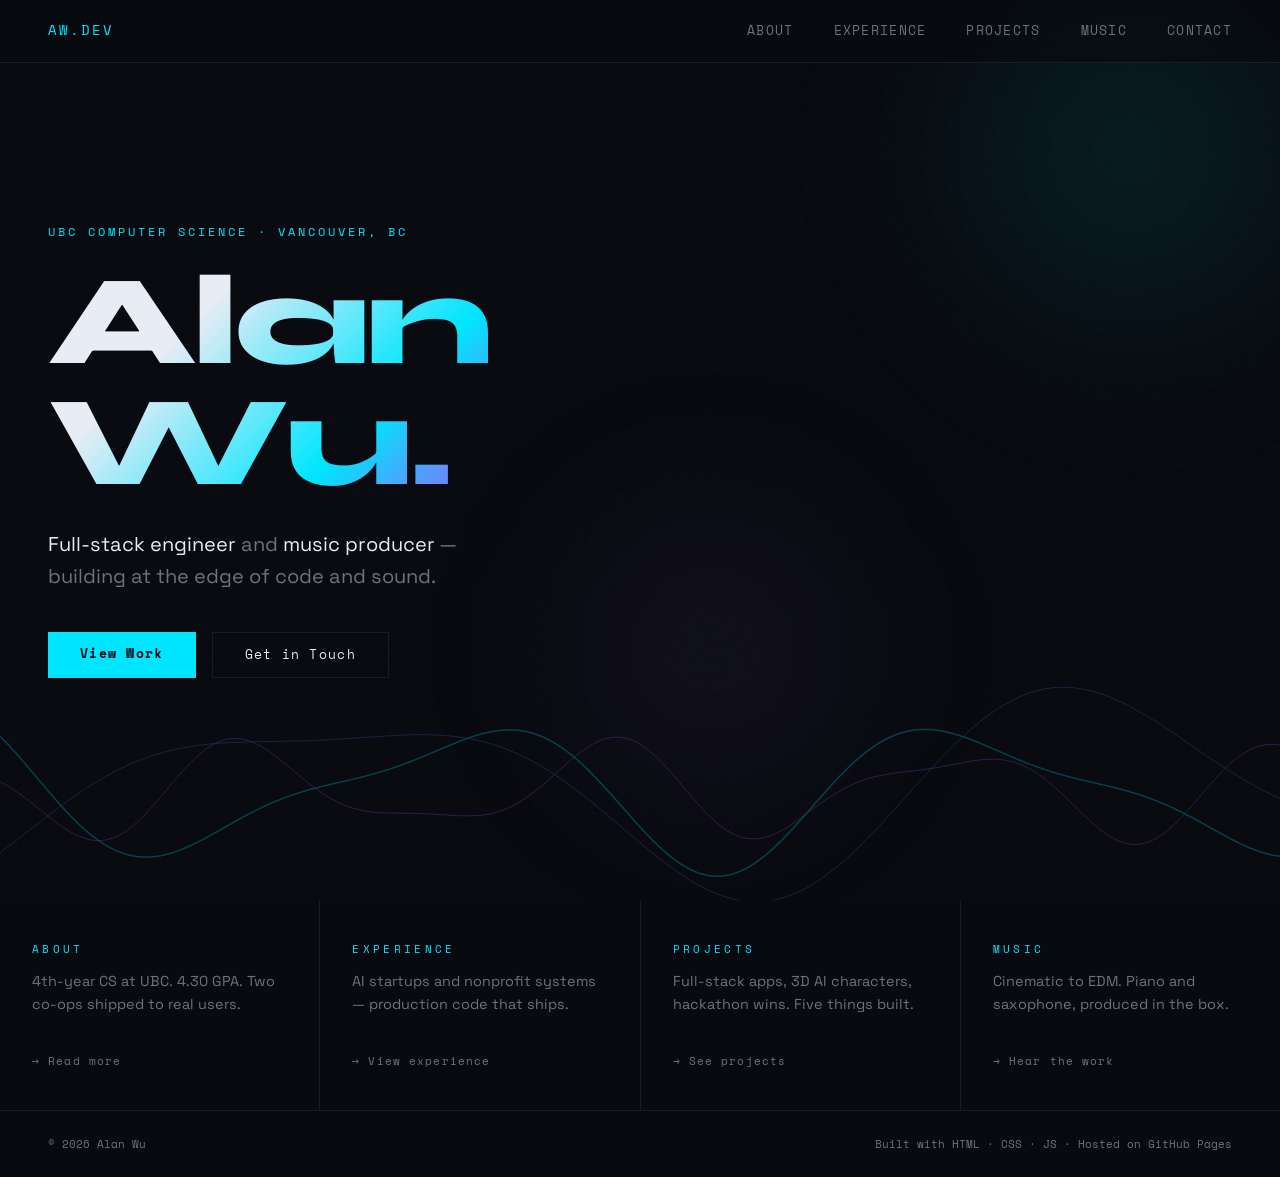
==== commit 5f61a7b4: "feat: sliding nav indicator Co-Authored-By: Claude Sonnet 4.6 <noreply@anthropic.com>" ====
--- a/index.html
+++ b/index.html
@@ -15,6 +15,7 @@
   <nav>
     <a href="index.html" class="nav-logo">AW.DEV</a>
     <div class="nav-links">
+      <div class="nav-indicator"></div>
       <a href="about.html">About</a>
       <a href="experience.html">Experience</a>
       <a href="projects.html">Projects</a>
--- a/assets/css/main.css
+++ b/assets/css/main.css
@@ -63,7 +63,7 @@
   color: var(--cyan);
   letter-spacing: 0.15em;
 }
-.nav-links { display: flex; gap: 2.5rem; }
+.nav-links { display: flex; gap: 2.5rem; position: relative; }
 .nav-links a {
   font-size: 0.8rem;
   font-family: var(--font-mono);
@@ -71,8 +71,21 @@
   color: var(--muted);
   text-transform: uppercase;
   transition: color 0.2s;
+  position: relative; z-index: 1;
 }
 .nav-links a:hover { color: var(--text); }
+
+.nav-indicator {
+  position: absolute;
+  top: 50%;
+  transform: translateY(-50%);
+  height: 1.85rem;
+  background: var(--surface);
+  border: 1px solid var(--border);
+  pointer-events: none;
+  opacity: 0;
+  z-index: 0;
+}
 
 /* ── HAMBURGER ──────────────────────────────────────── */
 .nav-hamburger {
@@ -135,6 +148,37 @@
   color: var(--muted);
 }
 
+/* ── BUTTONS ─────────────────────────────────────────── */
+.btn-primary {
+  display: inline-block;
+  padding: 0.75rem 2rem;
+  background: var(--cyan);
+  color: var(--bg);
+  font-family: var(--font-mono);
+  font-size: 0.8rem;
+  letter-spacing: 0.1em;
+  font-weight: 700;
+  border: none;
+  cursor: pointer;
+  text-decoration: none;
+  transition: opacity 0.2s;
+}
+.btn-primary:hover { opacity: 0.85; }
+.btn-ghost {
+  display: inline-block;
+  padding: 0.75rem 2rem;
+  background: transparent;
+  color: var(--text);
+  font-family: var(--font-mono);
+  font-size: 0.8rem;
+  letter-spacing: 0.1em;
+  border: 1px solid var(--border);
+  cursor: pointer;
+  text-decoration: none;
+  transition: border-color 0.2s;
+}
+.btn-ghost:hover { border-color: var(--muted); }
+
 /* ── ANIMATIONS ─────────────────────────────────────── */
 @keyframes fadeUp {
   from { opacity: 0; transform: translateY(20px); }
@@ -146,26 +190,34 @@
 }
 .reveal.visible { opacity: 1; transform: none; }
 
+/* ── MOBILE NAV OVERLAY (JS-generated, appended to body) */
+.nav-mobile-overlay {
+  display: none;
+  position: fixed;
+  inset: 0;
+  z-index: 99;
+  background: var(--bg);
+  flex-direction: column;
+  justify-content: center;
+  align-items: center;
+  gap: 3rem;
+}
+.nav-mobile-overlay.open { display: flex; }
+.nav-mobile-overlay a {
+  font-family: var(--font-mono);
+  font-size: 1.5rem;
+  letter-spacing: 0.15em;
+  color: var(--text);
+  text-transform: uppercase;
+  transition: color 0.2s;
+}
+.nav-mobile-overlay a:hover { color: var(--cyan); }
+
 /* ── RESPONSIVE ─────────────────────────────────────── */
 @media (max-width: 768px) {
   nav { padding: 1rem 1.25rem; }
   .nav-hamburger { display: flex; }
-  .nav-links {
-    display: none;
-    position: fixed;
-    inset: 0;
-    z-index: 99;
-    flex-direction: column;
-    justify-content: center;
-    align-items: center;
-    gap: 3rem;
-    background: var(--bg);
-  }
-  .nav-links.open { display: flex; }
-  .nav-links a {
-    font-size: 1.5rem;
-    letter-spacing: 0.15em;
-  }
+  .nav-links { display: none; }
   section { padding: 5rem 1.25rem; }
   .page-hero { padding: 7rem 1.25rem 3rem; }
   footer { flex-direction: column; gap: 0.5rem; text-align: center; }
--- a/assets/css/index.css
+++ b/assets/css/index.css
@@ -15,7 +15,8 @@
   text-transform: uppercase;
   margin-bottom: 1.25rem;
   opacity: 0;
-  animation: fadeUp 0.8s 0.3s forwards;
+  transform: translateY(20px);
+  transition: opacity 0.8s ease, transform 0.8s ease;
 }
 .hero-name {
   font-family: var(--font-display);
@@ -28,7 +29,8 @@
   -webkit-text-fill-color: transparent;
   background-clip: text;
   opacity: 0;
-  animation: fadeUp 0.8s 0.5s forwards;
+  transform: translateY(20px);
+  transition: opacity 0.8s ease, transform 0.8s ease;
 }
 .hero-tagline {
   margin-top: 1.5rem;
@@ -36,14 +38,16 @@
   color: var(--muted);
   max-width: 480px;
   opacity: 0;
-  animation: fadeUp 0.8s 0.7s forwards;
+  transform: translateY(20px);
+  transition: opacity 0.8s ease, transform 0.8s ease;
 }
 .hero-tagline span { color: var(--text); }
 .hero-cta {
   margin-top: 2.5rem;
   display: flex; gap: 1rem;
   opacity: 0;
-  animation: fadeUp 0.8s 0.9s forwards;
+  transform: translateY(20px);
+  transition: opacity 0.8s ease, transform 0.8s ease;
 }
 .btn-primary {
   padding: 0.75rem 2rem;
@@ -103,7 +107,9 @@
   font-family: var(--font-mono); font-size: 0.7rem;
   color: var(--muted); letter-spacing: 0.15em;
   display: flex; align-items: center; gap: 0.75rem;
-  opacity: 0; animation: fadeUp 1s 1.4s forwards;
+  opacity: 0;
+  transform: translateY(20px);
+  transition: opacity 0.8s ease, transform 0.8s ease;
 }
 .scroll-hint::before {
   content: '';
